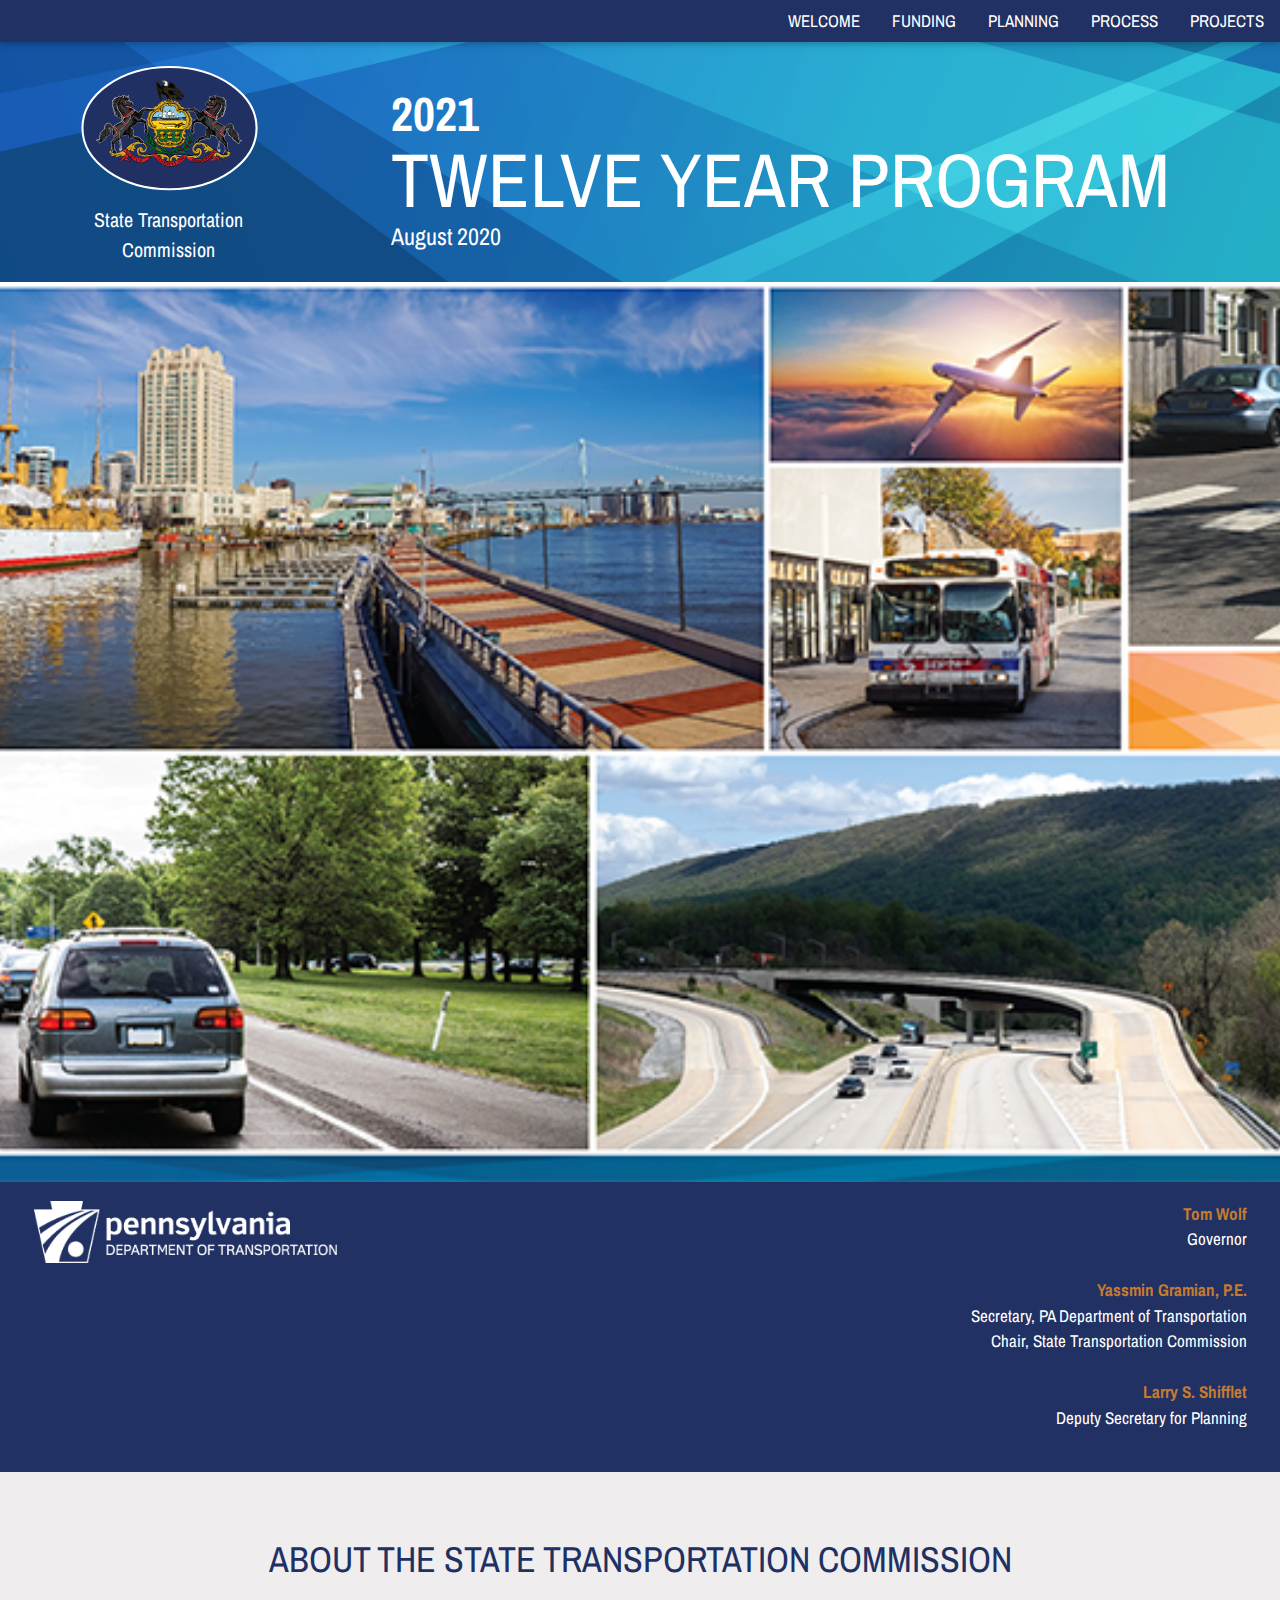
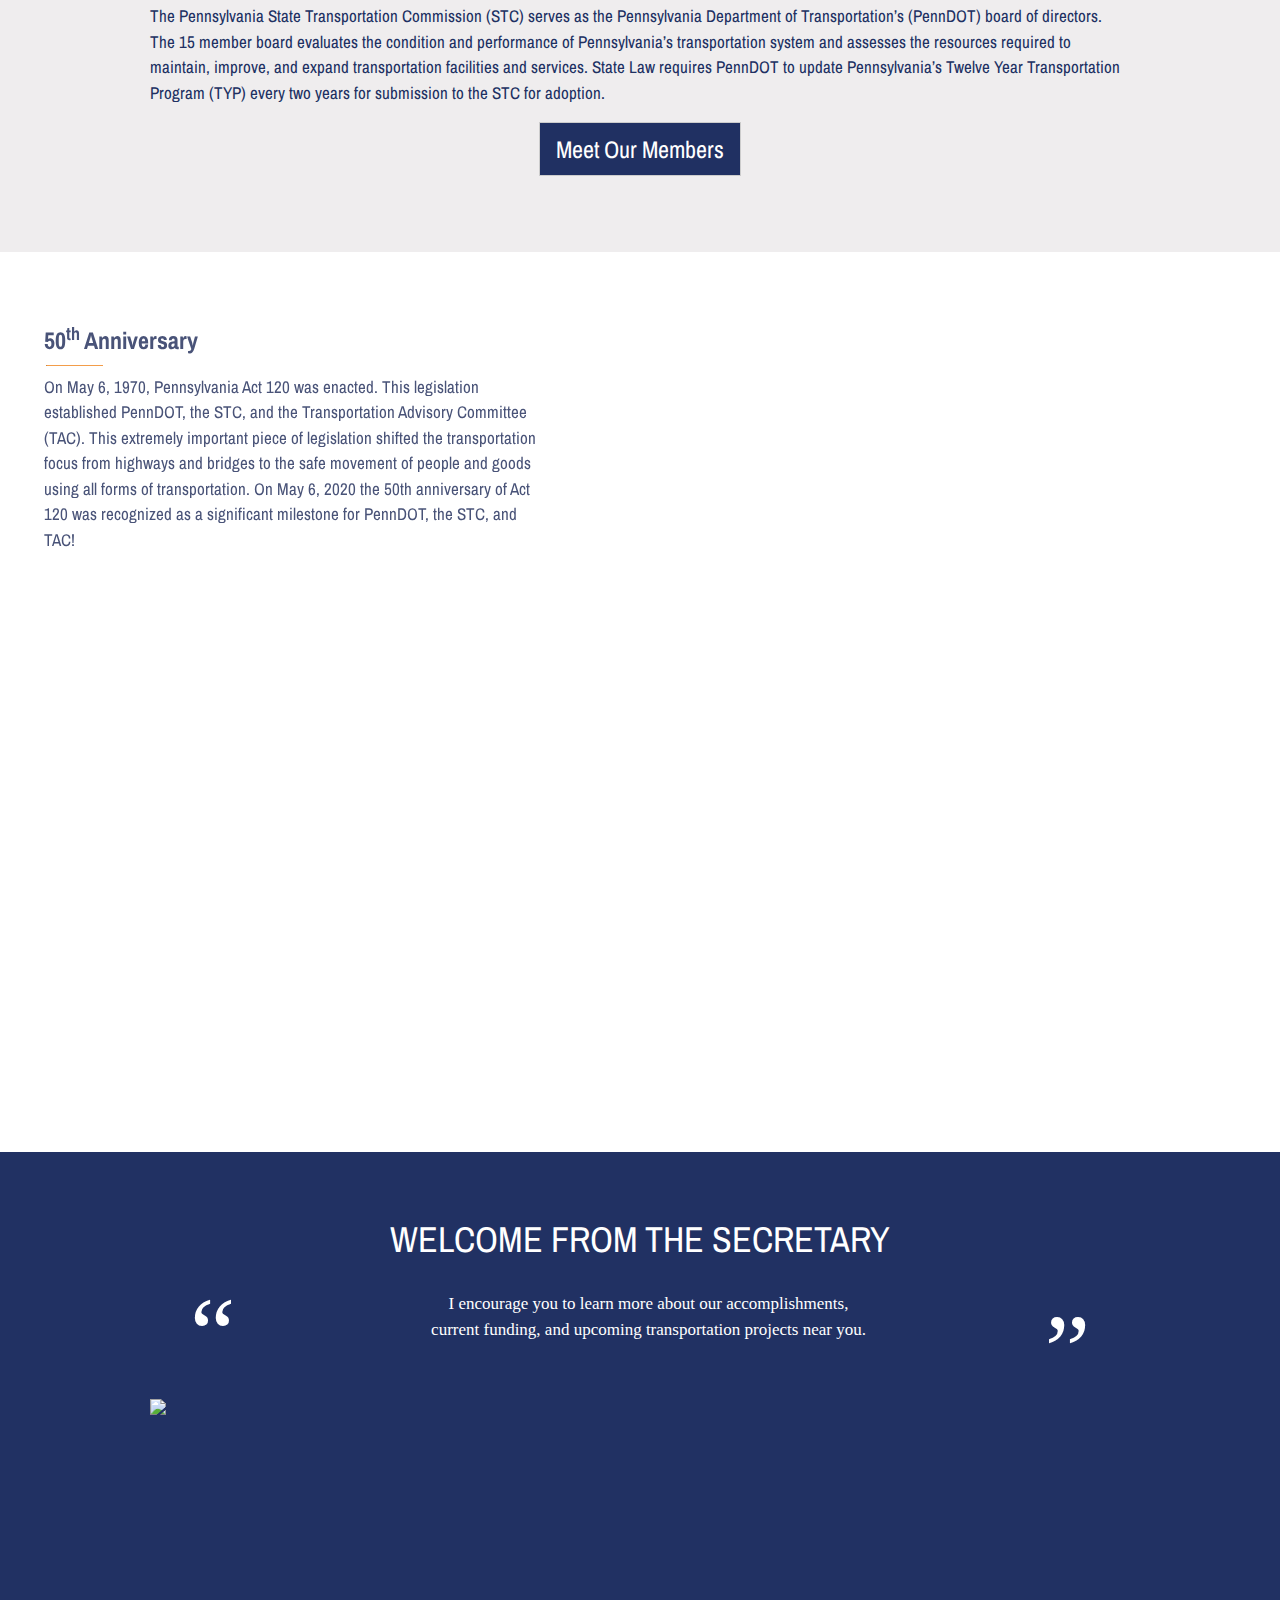
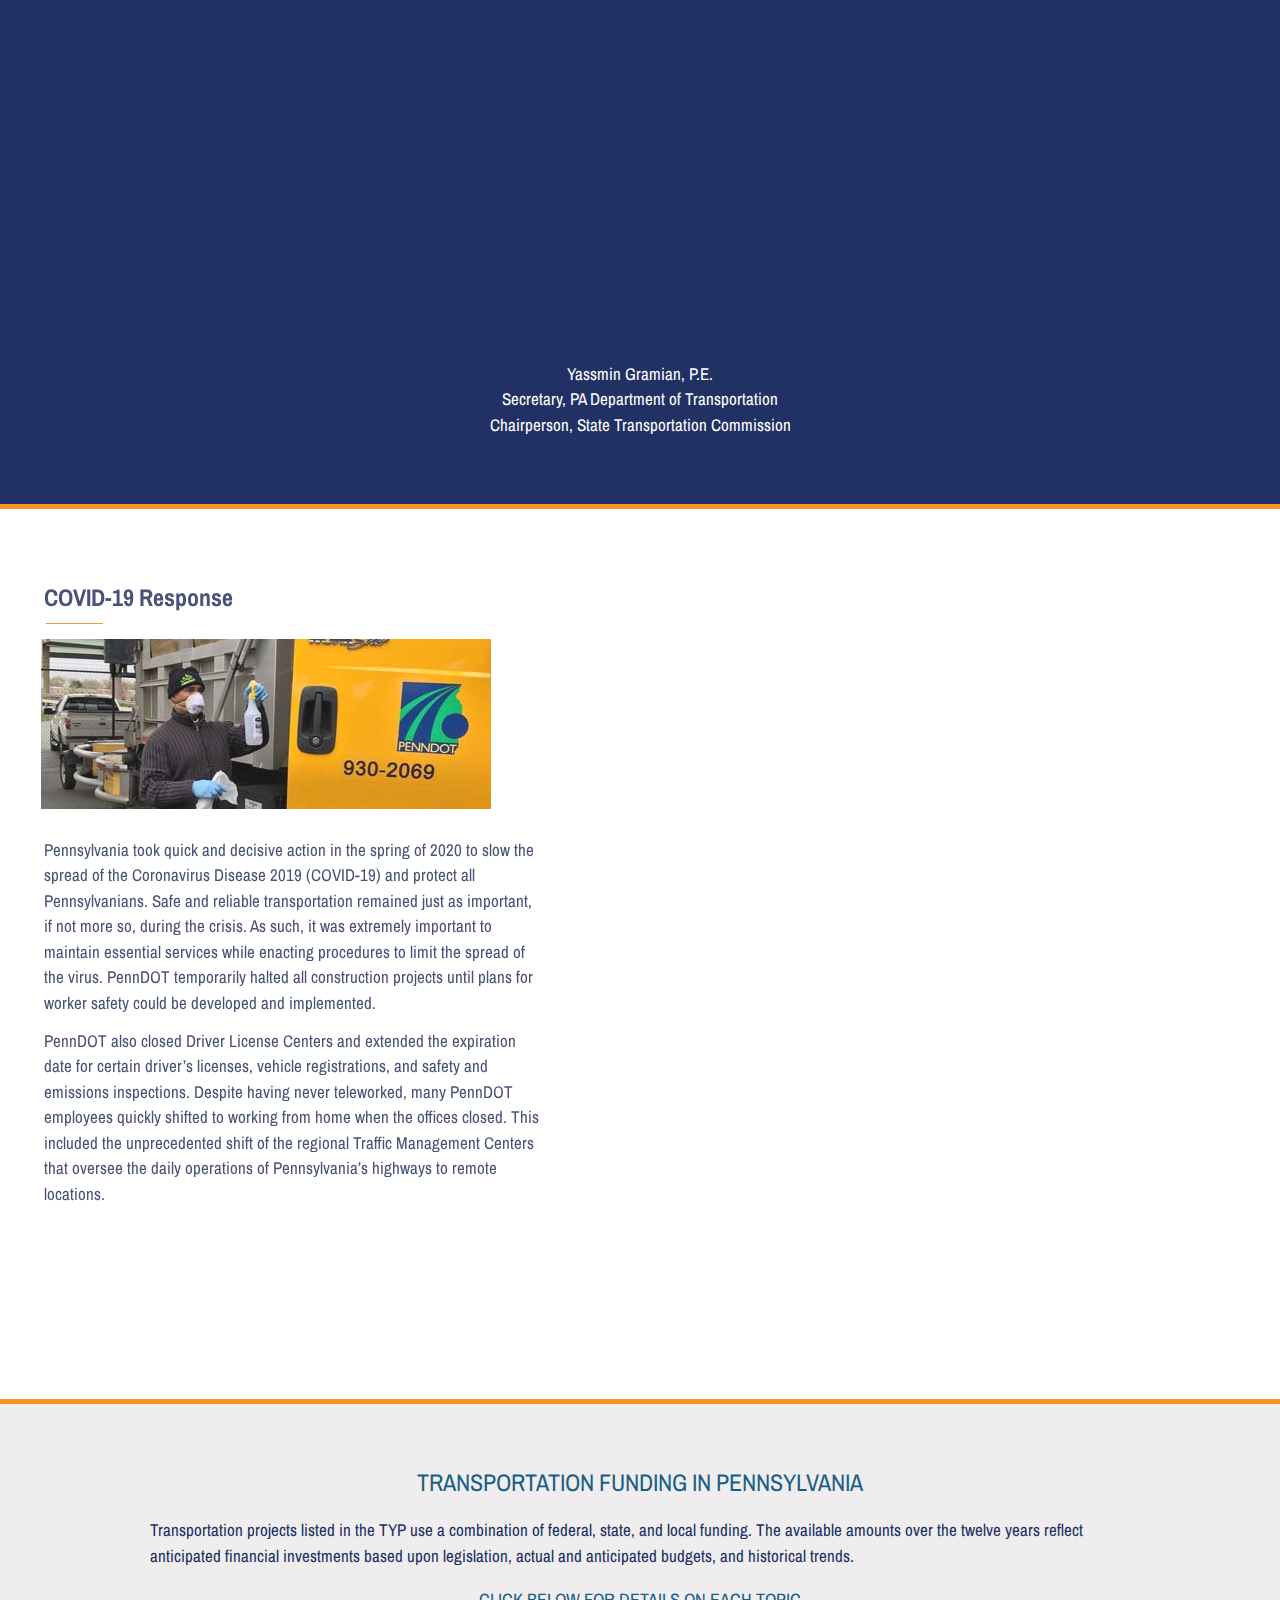
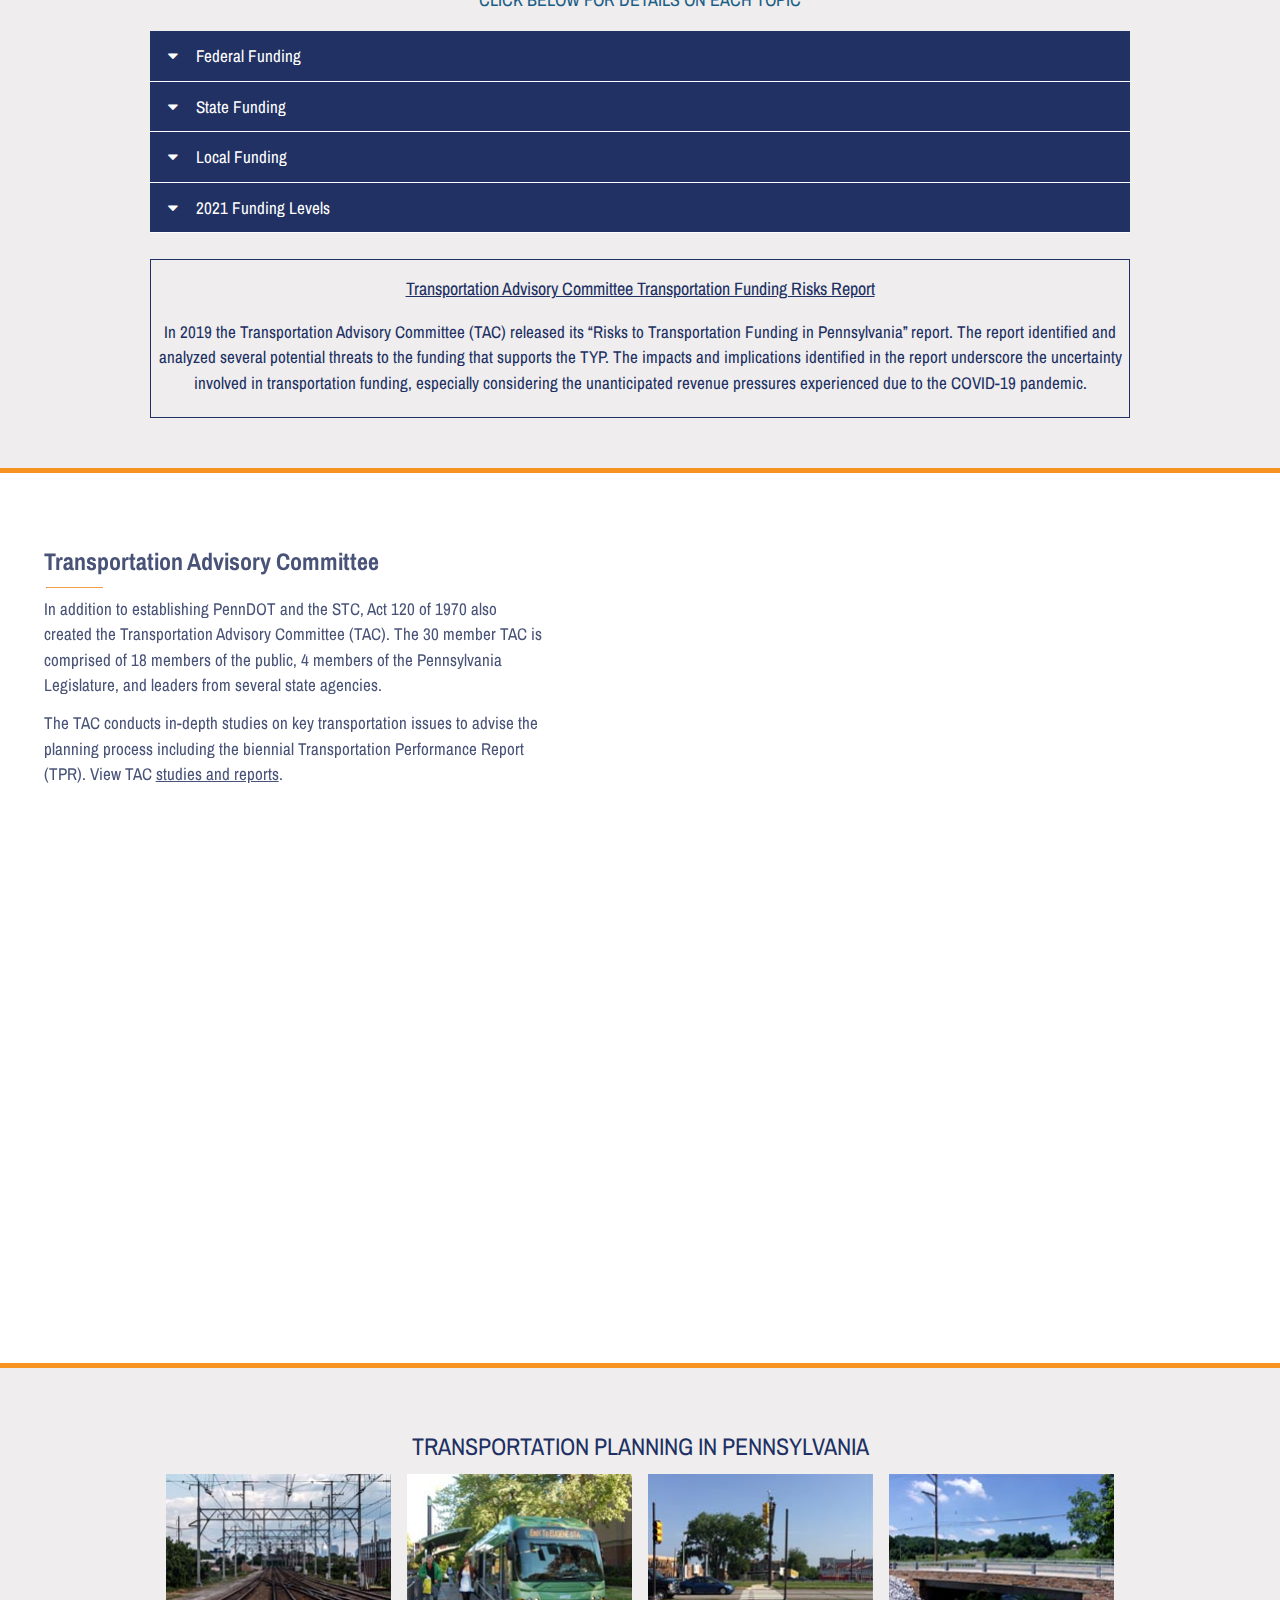
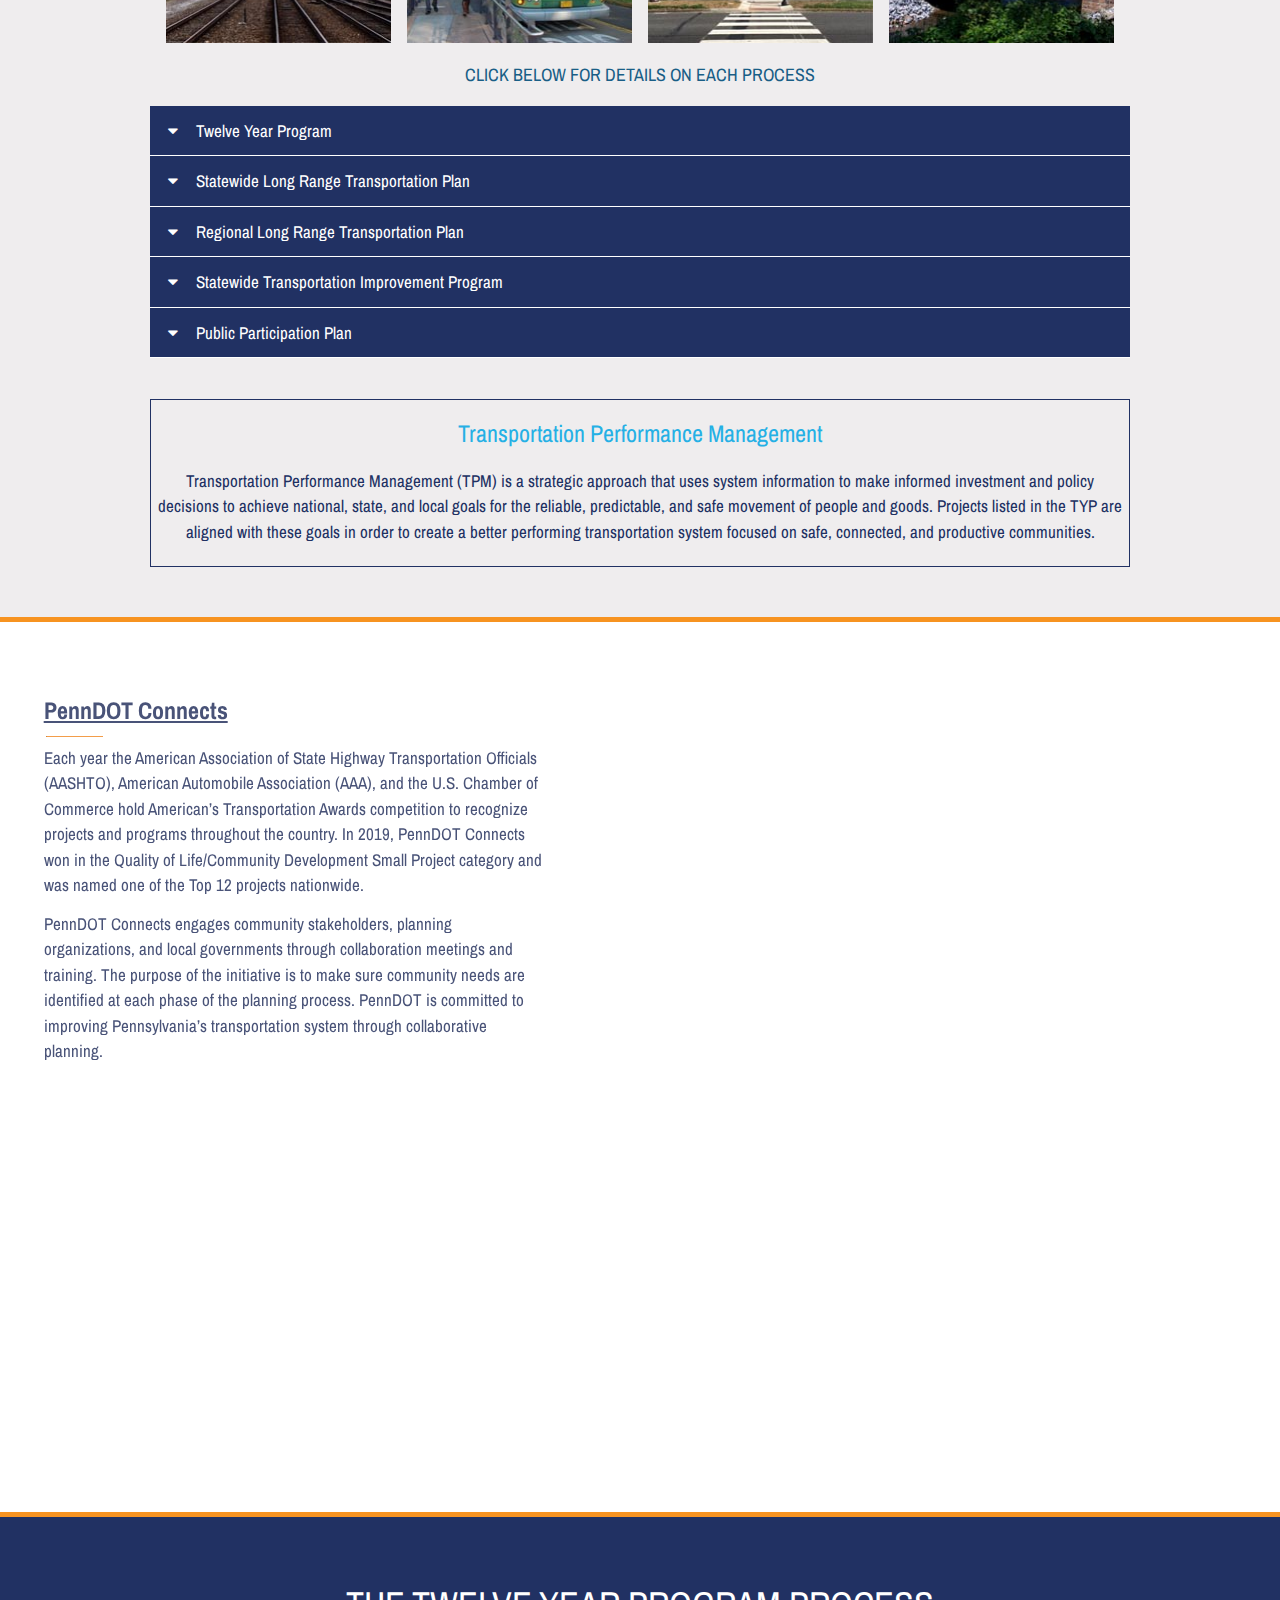
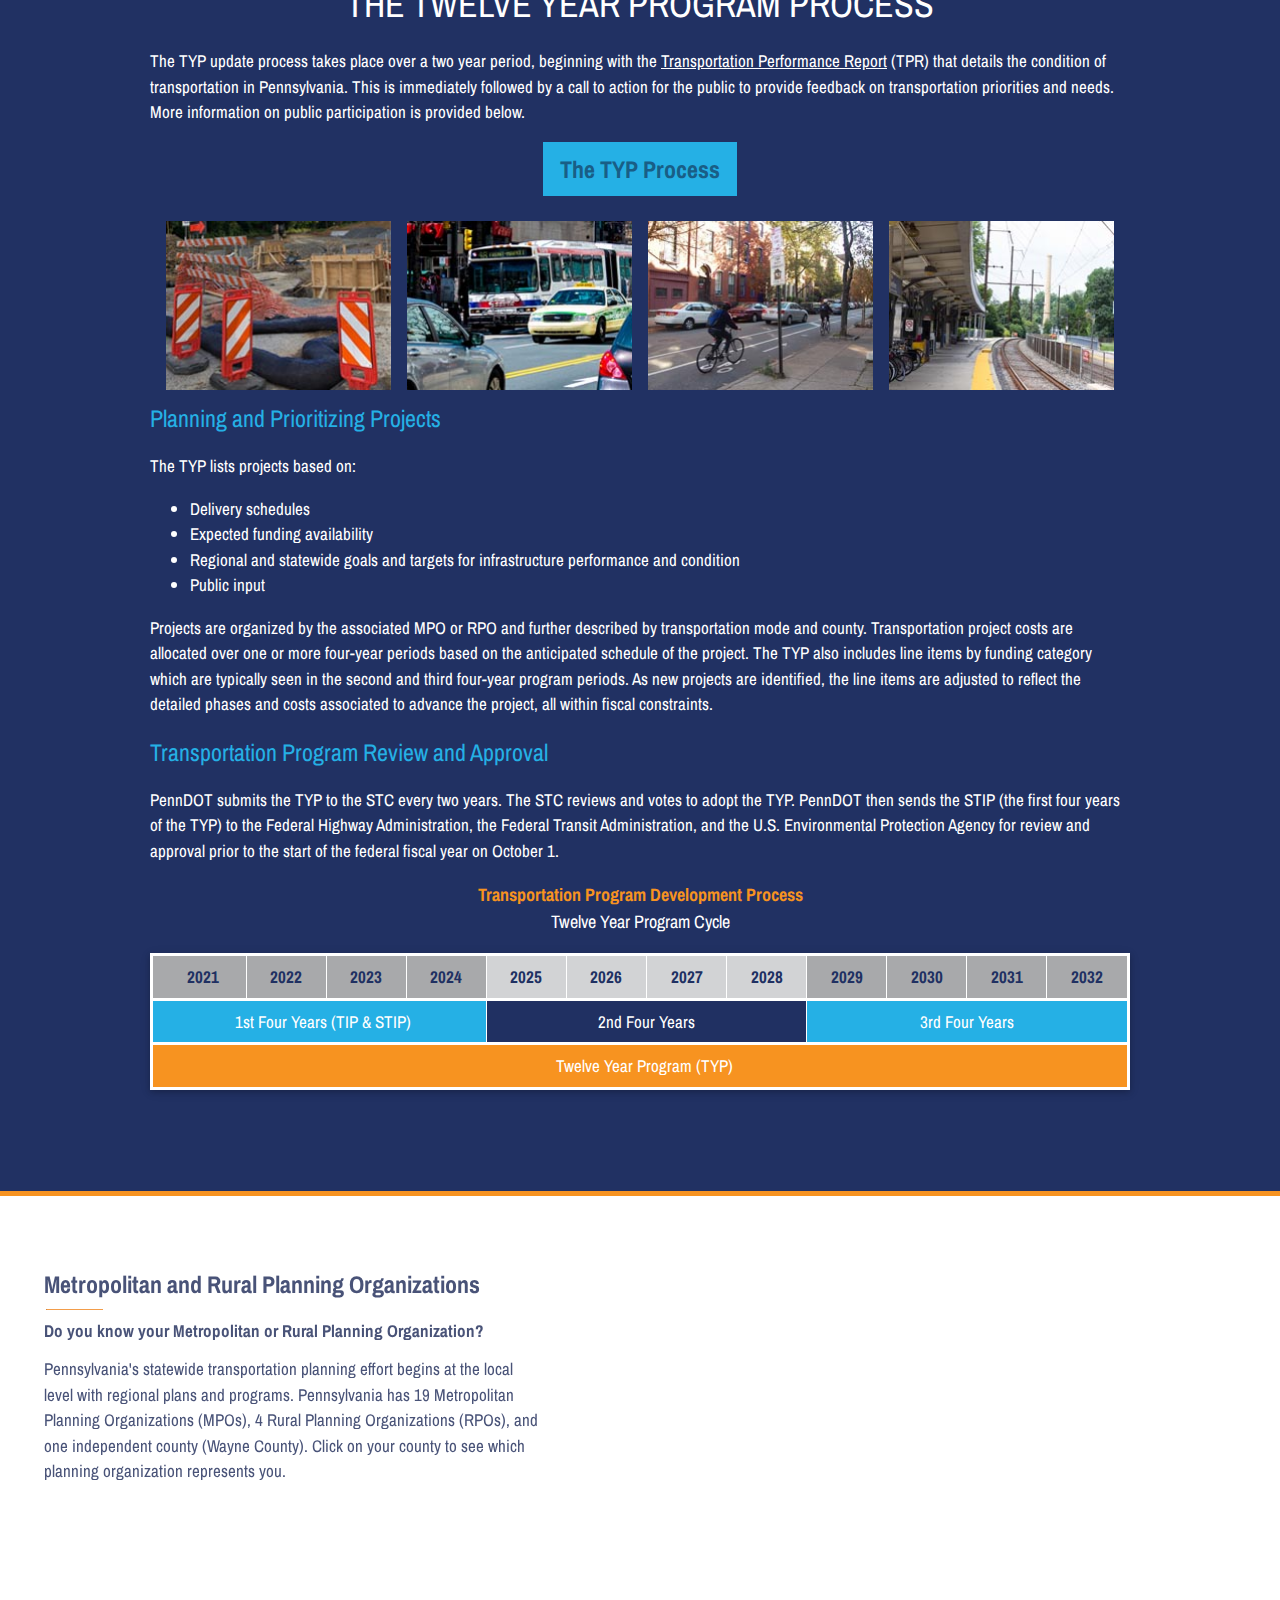
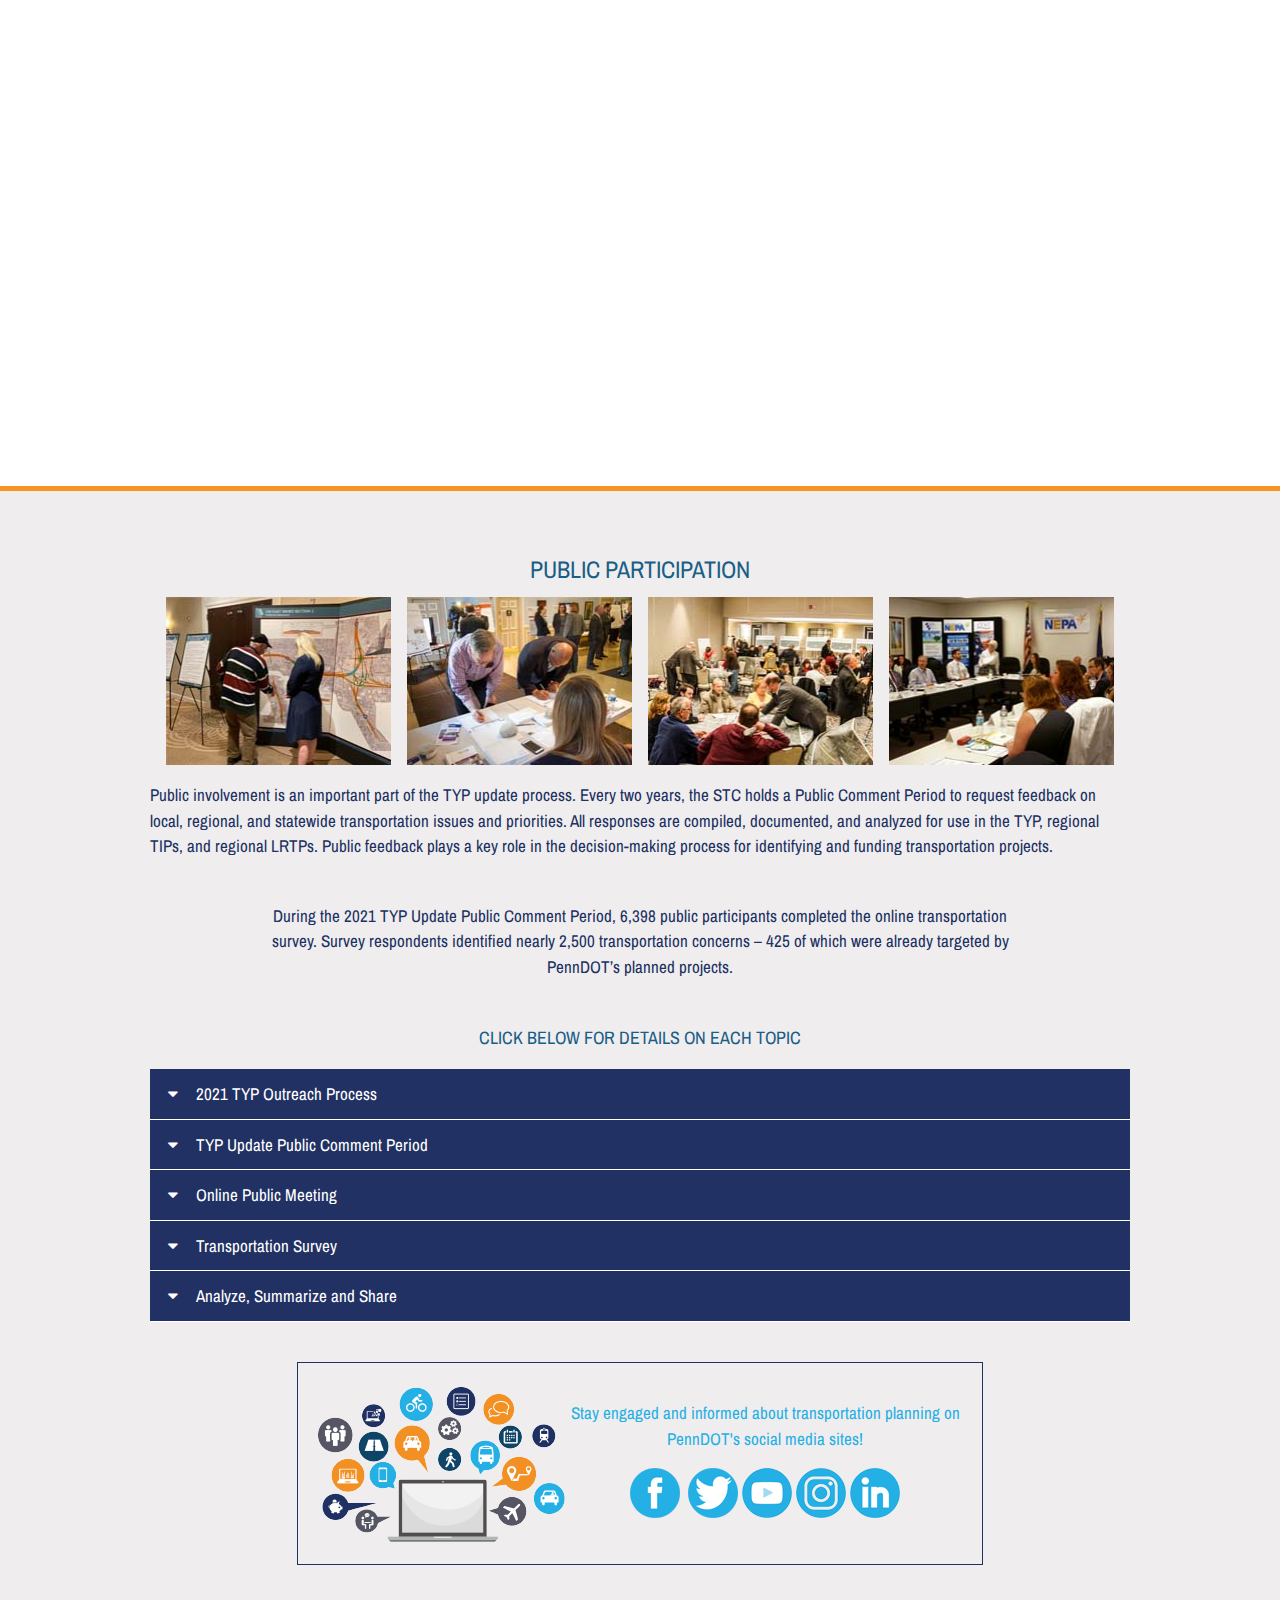
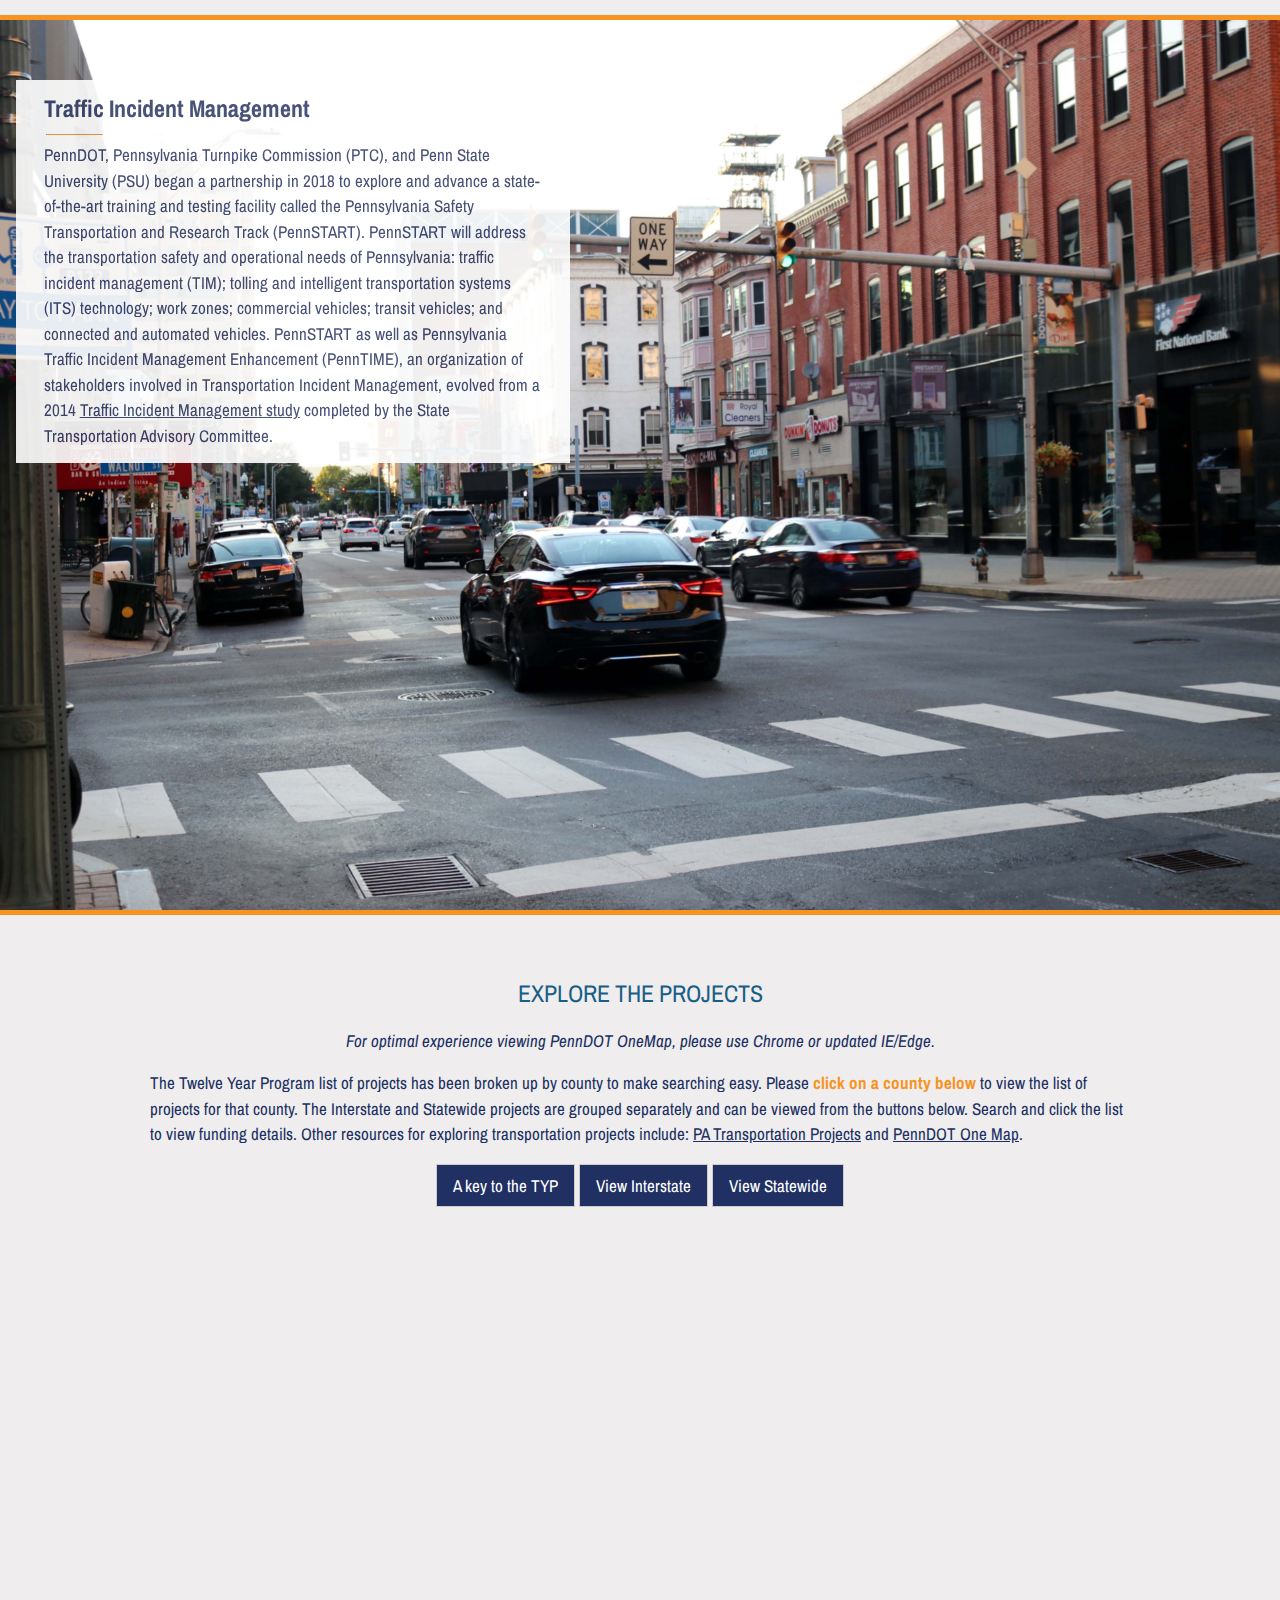
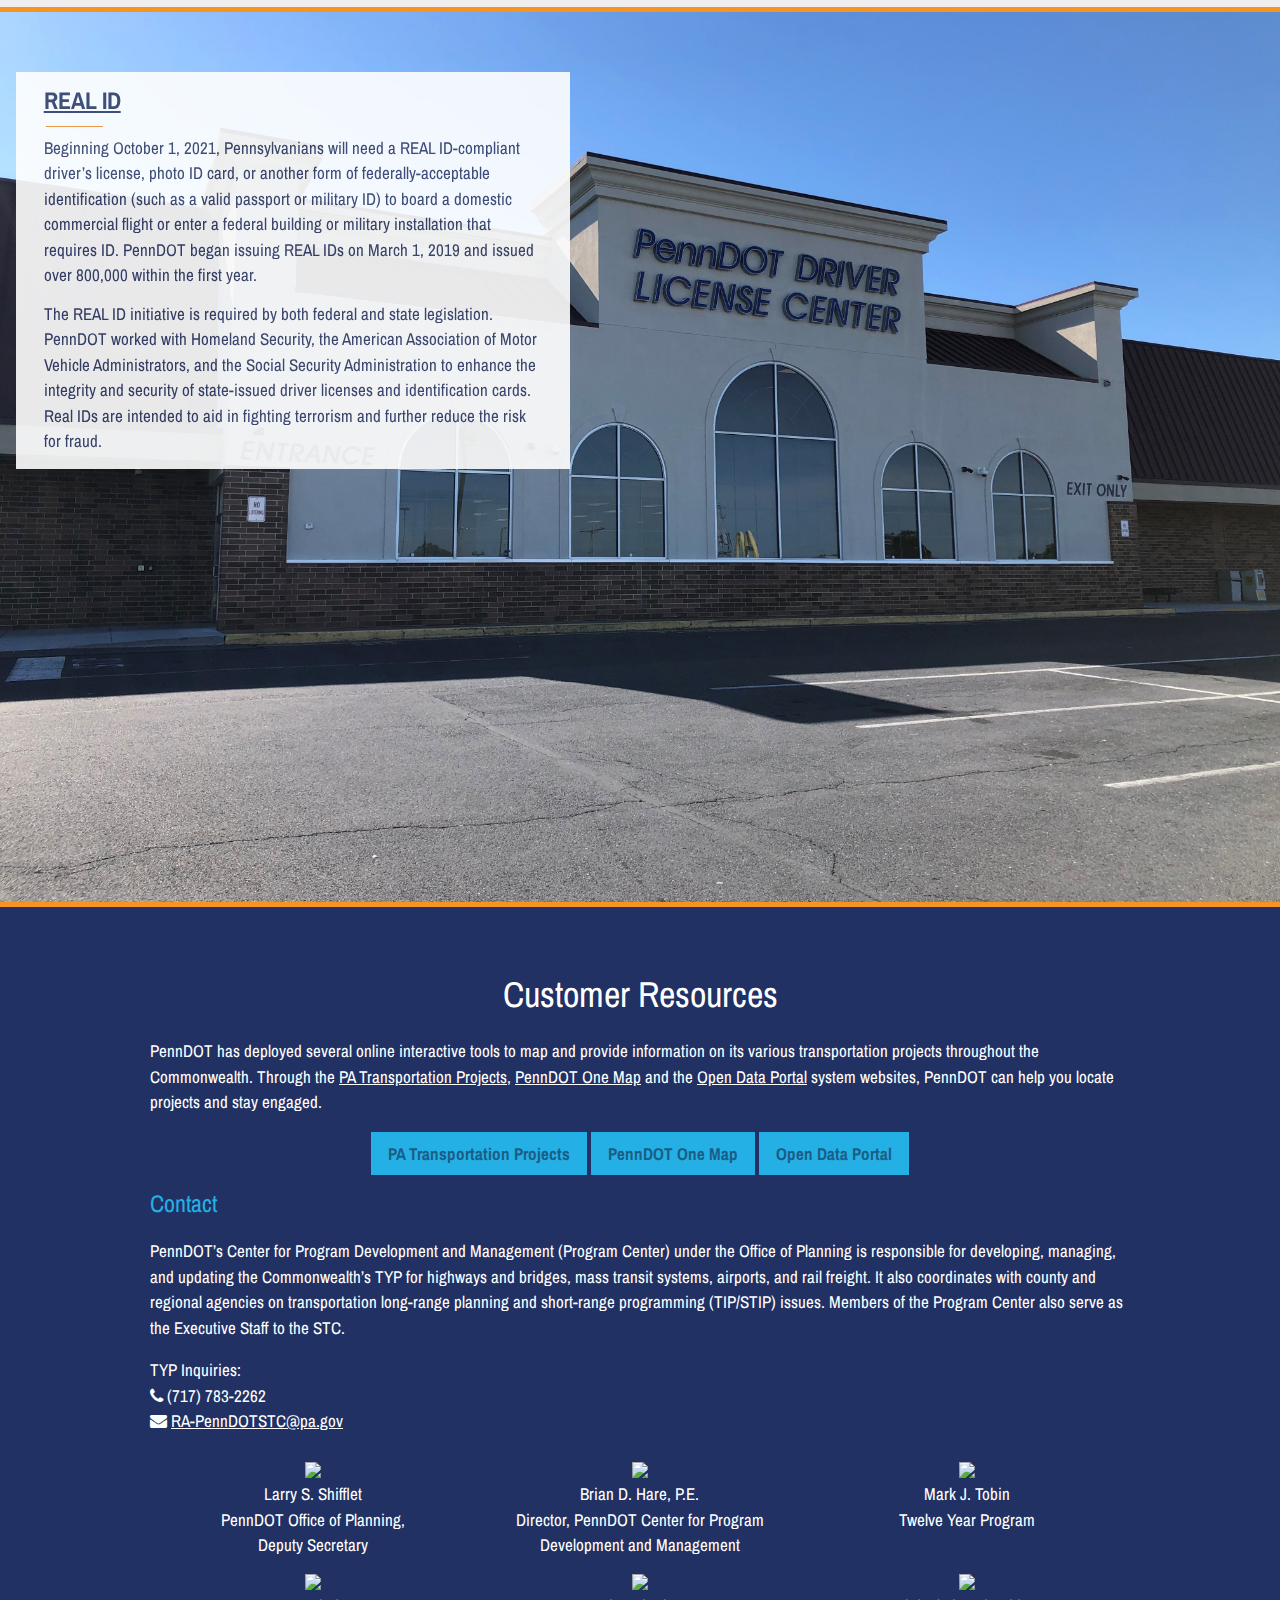
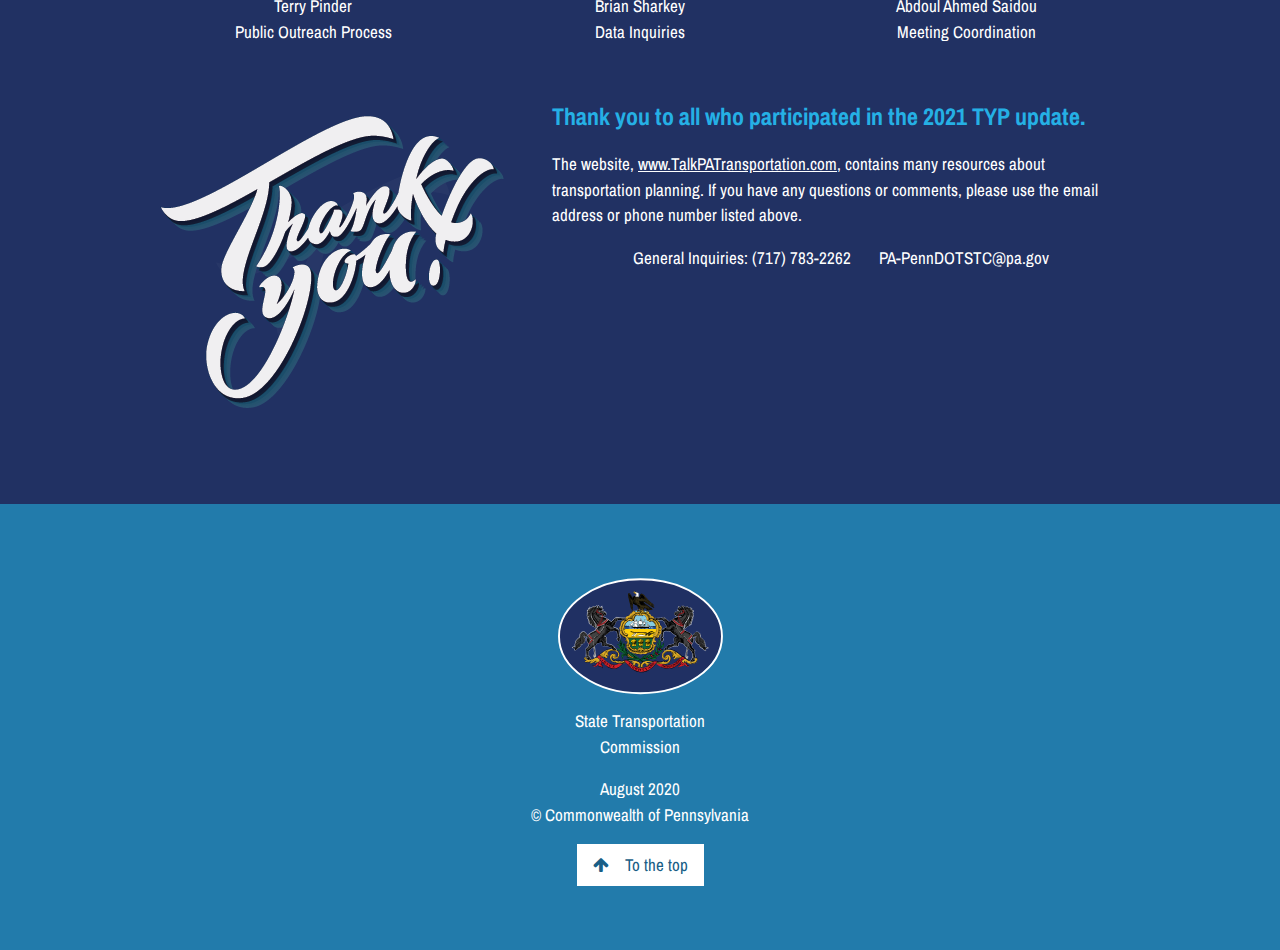
==== index.html @ 862e60c7 "initial commit" ====
﻿<!DOCTYPE html>
<html lang="en">

<head>
<meta charset="UTF-8">
<meta name="description" content="The State Transportation Commission's 2019 Twelve Year Transportation Program (TYP) is Pennsylvania's official mid-range planning tool used to identify and prioritize transportation projects.">
<meta name="keywords" content="2019 Twelve Year Program, Twelve Year Program, Pennsylvania Twelve Year Program, PA 2019 TYP, TYP, State Transportation Commission, STC, Pennsylvania Transportation Projects, PA Transportation Projects">
<meta name="author" content="State Transportation Commission">
<meta name="viewport" content="width=device-width, initial-scale=1">
<title>STC 2020 Twelve Year Program</title>
<link rel="stylesheet" href="https://cdnjs.cloudflare.com/ajax/libs/font-awesome/4.7.0/css/font-awesome.min.css">
<link rel="stylesheet" href="https://unpkg.com/leaflet@1.3.1/dist/leaflet.css" integrity="sha512-Rksm5RenBEKSKFjgI3a41vrjkw4EVPlJ3+OiI65vTjIdo9brlAacEuKOiQ5OFh7cOI1bkDwLqdLw3Zg0cRJAAQ==" crossorigin=""/>
<link rel="stylesheet" href="assets/style.css">
<link href="https://fonts.googleapis.com/css2?family=Archivo+Narrow:wght@400;700&display=swap" rel="stylesheet">
<link rel="icon" type="image/png" href="img/STC_tab_image.png" />
</head>
<body>
<!-- Navbar (sit on top) -->
<div class="w3-top" id="navbar">
	<div class="w3-bar w3-dark-blue w3-card">
	<!-- <a href="#home"><img class="pdot-logo" src="img/PennDOTColorLogo_RGB.svg" alt="PennDOT Logo"></a> -->

    <!-- Right-sided navbar links -->
		<div class="w3-right w3-hide-small w3-text-white" id="scroll-spy" >
			<a href="#welcome" class="w3-bar-item w3-button">WELCOME</a>
			<a href="#funding" class="w3-bar-item w3-button">FUNDING</a>
			<a href="#planning" class="w3-bar-item w3-button">PLANNING</a>
			<a href="#process" class="w3-bar-item w3-button">PROCESS</a>
			<a href="#projects" class="w3-bar-item w3-button">PROJECTS</a>
		</div>

		<!-- Hide right-floated links on small screens and replace them with a menu icon -->

		<a href="javascript:void(0)" class="w3-bar-item w3-button w3-right w3-hide-large w3-hide-medium" onclick="w3_open()">
			<i class="fa fa-bars" aria-hidden="true"></i>
		</a>
	</div>
</div>

<!-- Sidebar on small screens when clicking the menu icon -->
<nav class="w3-sidebar w3-bar-block w3-blue w3-card w3-animate-left w3-hide-medium w3-hide-large" style="display:none" id="sidebar">
<a href="javascript:void(0)" onclick="w3_close()" class="w3-bar-item w3-button w3-large w3-padding-16">Close <i class="fa fa-times" aria-hidden="true"></i></a>
<a href="#welcome" onclick="w3_close()" class="w3-bar-item w3-button">WELCOME</a>
<a href="#process" onclick="w3_close()" class="w3-bar-item w3-button">PROCESS</a>
<a href="#outreach" onclick="w3_close()" class="w3-bar-item w3-button">OUTREACH</a>
<a href="#funding" onclick="w3_close()" class="w3-bar-item w3-button">FUNDING</a>
<a href="#projects" onclick="w3_close()" class="w3-bar-item w3-button">PROJECTS</a>
</nav>

<div class="bg-banner">
	<div class="w3-center" style="padding: 1em 0;">
		<img src="img/STC.svg" class="logo" alt="State Transportation Commission Logo">
		<p class="logo-text">State Transportation<br>Commission</p>
	</div>
	<div class="title">
		<h1 class="hero-title"><strong>2021</strong> <br/> TWELVE YEAR PROGRAM</h1>
		<p class="hero-p">August 2020</p>
	</div>
</div>

<!-- Header with full-height image -->
<header class="bgimg bg1 w3-display-container" id="home" style="border-bottom: none;">
	
	
</header>

<div class="cover-footer">
	<div>
			<!-- <p style="color: white;">Anyone who requires an auxiliary aid or service for effective communication, documents in alternative formats or languages, or a modification of policies or procedures to participate in a program, service, or activity of PennDOT, should contact the Bureau of Equal Opportunity at (800) 468-4201 as soon as possible but no later than seven (7) days before scheduled events.</p> -->
			<img src="img/PennDOT_LogoWhite.png" style="width: 50%;">
	</div>
	<div class="w3-text-white hero-names">
		<span class="orange-text">Tom Wolf</span><br>
		<span >Governor</span><br><br>
		<span class="orange-text">Yassmin Gramian, P.E.</span><br>
		<span>Secretary, PA Department of Transportation</span><br>
		<span>Chair, State Transportation Commission</span><br><br>
		<span class="orange-text">Larry S. Shifflet</span><br>
		<span>Deputy Secretary for Planning</span>
	</div>
</div>

<!-- ABOUT -->
<div class="w3-container w3-offwhite p-5016" >
	<div class="w3-content">
		<h1 class="w3-center">ABOUT THE STATE TRANSPORTATION COMMISSION</h1>
		<p>The Pennsylvania State Transportation Commission (STC) serves as the Pennsylvania Department of Transportation’s (PennDOT) board of directors. The 15 member board evaluates the condition and performance of Pennsylvania’s transportation system and assesses the resources required to maintain, improve, and expand transportation facilities and services. State Law requires PennDOT to update Pennsylvania’s Twelve Year Transportation Program (TYP) every two years for submission to the STC for adoption.</p>
		<div class="w3-center">
			<a href="http://talkpatransportation.com/about-stc" target="_blank" class="w3-button w3-xlarge w3-border w3-border-blue">Meet Our Members</a>
		</div>
		<br>

	</div>

</div>

<!-- IMAGE 2 -->
<div class="w3-display-container" style="height: 100%;">
<div class="fullscreen-video"><video loop="" muted="" autoplay=""><source src="img/loop.mp4" type="video/mp4"></video></div>
	<div class="get-to-know">
		
		<div class="w3-margin-left w3-text-white bg-transbox" >
			<h3>50<sup>th</sup> Anniversary </h3>
			<hr>
			<p>On May 6, 1970, Pennsylvania Act 120 was enacted. This legislation established PennDOT, the STC, and the Transportation Advisory Committee (TAC). This extremely important piece of legislation shifted the transportation focus from highways and bridges to the safe movement of people and goods using all forms of transportation. On May 6, 2020 the 50th anniversary of Act 120 was recognized as a significant milestone for PennDOT, the STC, and TAC!</p>
		</div>
	</div>
</div>

<!-- 3. WELCOME - VIDEO -->
<div class="w3-container w3-dark-blue p-5016" id="welcome">
	<div class="w3-content">
		<h1 class="w3-center w3-text-white">WELCOME FROM THE SECRETARY</h1>
		<blockquote>
		<div class="w3-center">
			I encourage you to learn more about our accomplishments, <br>current funding, and upcoming transportation projects near you.
		</div>
	</blockquote>
		<div class="video-responsive">
			<!-- <video style="width:100%;" poster="img/poster.jpg" controls>
			<source src="img/2019TYP.mp4" type="video/mp4"/>
			<track src="img/captions.vtt" kind="captions" srclang="en" label="English"/>
			</video> -->
			<img src="http://via.placeholder.com/900x500?text=900X500+Placeholder+Image" style="width: 100%;">
		</div>
		

		<p class="w3-center">Yassmin Gramian, P.E.<br>Secretary, PA Department of Transportation<br>Chairperson, State Transportation Commission</p>
		
	</div> 
</div>

<!-- IMAGE 3 -->
<div class="w3-display-container bgimg bg3">
	<div class="w3-display-bottomright w3-text-white photo-credit">This photo needs to change<br>placeholder</div>
	<div class="get-to-know">
		<div class="w3-margin-left w3-text-white bg-transbox" >
			<h3>COVID-19 Response</h3>
			<hr>
			<img src="img/penndot.jpg" class="bg3-img">
			<p style="margin-bottom: -20px; padding-bottom: 5px;">Pennsylvania took quick and decisive action in the spring of 2020 to slow the spread of the Coronavirus Disease 2019 (COVID-19) and protect all Pennsylvanians. Safe and reliable transportation remained just as important, if not more so, during the crisis. As such, it was extremely important to maintain essential services while enacting procedures to limit the spread of the virus. PennDOT temporarily halted all construction projects until plans for worker safety could be developed and implemented. </p>
			<p>PennDOT also closed Driver License Centers and extended the expiration date for certain driver’s licenses, vehicle registrations, and safety and emissions inspections. Despite having never teleworked, many PennDOT employees quickly shifted to working from home when the offices closed. This included the unprecedented shift of the regional Traffic Management Centers that oversee the daily operations of Pennsylvania’s highways to remote locations.  </p>
		</div>
	</div>
</div>

<!-- 4. TRANSPORTAION FUNDING IN PENNSYLVANIA -->
<div class="w3-container w3-offwhite p-5016" id="funding">
	<div class="w3-content">
		<!-- <h1 class="w3-center w3-text-dark-blue">FUNDING</h1> -->
		<h3 class="w3-center w3-text-blue">TRANSPORTATION FUNDING IN PENNSYLVANIA</h3>
		<p>Transportation projects listed in the TYP use a combination of federal, state, and local funding. The available amounts over the twelve years reflect anticipated financial investments based upon legislation, actual and anticipated budgets, and historical trends.</p>
		
		<p class="w3-center w3-text-blue w3-large">CLICK BELOW FOR DETAILS ON EACH TOPIC</p>
		<button class="w3-block w3-left-align accordion">Federal Funding</button>
			<div class="panel">
				<p>Authorization legislation determines the amount and category of federal money distributed to states. The end of the most recent legislation, Fixing America’s Surface Transportation (FAST) Act on September 30, 2020 causes uncertainty for the amount of expected federal funding for highways, bridges, and public transit throughout the TYP. The potential bankruptcy of the Federal Highway Trust Fund (HTF) and the lingering effects of the COVID-19 pandemic on the economy only increase the uncertainty. However, the 2021 TYP assumes federal funding levels will remain flat, at 2020 levels, throughout the twelve years. </p>
				<div class="callout-box" style="margin-bottom: 10px;">
					<h5 class="w3-center">Federal Highway Trust Fund</h5>
					<p>The Federal Highway Trust Fund (HTF) is composed of taxes paid at the fuel pump (18.4 cents per gallon on gasoline and 24.4 cents per gallon of diesel fuel) and other excise taxes. The money in the HTF is used for roadway, bridge, and public transit projects. For many years, the tax money coming into the fund has been less than what is allowed to be spent. As a result, Congress must occasionally refill the HTF through other sources of money.</p>
				</div>	
			</div>
		<button class="w3-block w3-left-align accordion">State Funding</button>
			<div class="panel">
				<p>The annual state budget process determines the funding amounts available for projects on the TYP through allocations from several monetary sources:</p>
				<ul>
					<li>Motor License Fund – Highway, bridge and safety projects on the TYP; county and municipal road and bridge improvements; and Pennsylvania State Police Operations</li>
					<li>Public Transportation Trust Fund – Mass transit operating expenses and asset improvements</li>
					<li>Multimodal Transportation Fund – Grants for all modes</li>
					<li>Public Transportation Assistance Fund – Mass transit operating expenses and asset management projects</li>
					<li>General Fund – Aviation and rail freight projects</li>
				</ul>
				<p>Overall funding at the state level is also uncertain throughout the TYP due to declining revenue from reduced gas tax receipts, inflationary pressures, and impacts of the COVID-19 pandemic.</p>
			</div>
		<button class="w3-block w3-left-align accordion">Local Funding</button>
			<div class="panel">
				<p>Local municipalities, private entities, toll authorities, and transit operators also provide funds that are accounted for in the TYP. These funds are most often included when a match is required for state or federal funds.</p>
			</div>
		<button class="w3-block w3-left-align accordion">2021 Funding Levels</button>
			<div class="panel">
				<p>The 2021 TYP contains over !!!!$TBD!!!! in projects involving all modes of transportation. The table below shows the distribution of funding in millions of dollars for the first four years, the second four years, and the third four years, and the total TYP.</p>
				<h1>!!INSERT TABLE HERE!!</h1>
			</div>
			<br>
		<div class="callout-box">
			<!-- <h3 class="w3-text-light-blue" >PennDOT’s Standard Accessibility Statement</h3> -->
			<h5><a href="https://talkpatransportation.com/perch/resources/tac-2019-transportation-funding-risks-report.pdf">Transportation Advisory Committee Transportation Funding Risks Report</a> </h5>
			<p>In 2019 the Transportation Advisory Committee (TAC) released its “Risks to Transportation Funding in Pennsylvania” report. The report identified and analyzed several potential threats to the funding that supports the TYP. The impacts and implications identified in the report underscore the uncertainty involved in transportation funding, especially considering the unanticipated revenue pressures experienced due to the COVID-19 pandemic. 
				</p>
		</div>
	
	</div>
</div>

<!-- IMAGE 4 -->
<div class="w3-display-container bgimg bg44">
	<div class="get-to-know">
		<div class="w3-margin-left w3-text-white bg-transbox" >
			<h3>Transportation Advisory Committee</h3>
			<hr>
			<p style="margin-bottom: -20px; padding-bottom: 5px;">In addition to establishing PennDOT and the STC, Act 120 of 1970 also created the Transportation Advisory Committee (TAC). The 30 member TAC is comprised of 18 members of the public, 4 members of the Pennsylvania Legislature, and leaders from several state agencies. </p>
			<p>The TAC conducts in-depth studies on key transportation issues to advise the planning process including the biennial Transportation Performance Report (TPR). View TAC <a href="https://www.talkpatransportation.com/advisory-committees/tac-reports-studies" target="_blank" alt="Transportation Advisory Committee Reports and Studies">studies and reports</a>.</p>
		</div>
	</div>
</div>

<!-- 5. Transportation Planning in Pennsylvania -->
<div class="w3-container w3-offwhite p-5016"  id="planning">
	<div class="w3-content">
		<h3 class="w3-center w3-text-dark-blue">TRANSPORTATION PLANNING IN PENNSYLVANIA</h3>
		<div class="w3-row-padding w3-center">
			<div class="w3-col m3">
				<img src="img/thumb/out1.jpg" class="thumbnail w3-hide-small" alt="" >
			</div>
			<div class="w3-col m3">
				<img src="img/thumb/out2.jpg" class="thumbnail  w3-hide-small" alt="" >
			</div>
			<div class="w3-col m3">
				<img src="img/thumb/out3.jpg" class="thumbnail w3-hide-small" alt="" >
			</div>
			<div class="w3-col m3">
				<img src="img/thumb/out4.jpg" class="thumbnail w3-hide-small" alt="" >
			</div>
		</div>
		<p class="w3-center w3-text-blue w3-large">CLICK BELOW FOR DETAILS ON EACH PROCESS</p>
		<button class="w3-block w3-left-align accordion">Twelve Year Program</button>
			<div class="panel">
				<p>The Twelve Year Transportation Program (TYP) is Pennsylvania’s official mid-range planning tool and is required by Act 120 of 1970. The TYP identifies and prioritizes projects and funding over a 12-year period. The first four years is the federally required Statewide Transportation Improvement Program (STIP) and regional Transportation Improvement Programs (TIPs).</p>
				<p>The TYP is updated every two years in a collaborative effort between PennDOT, the STC, regional Metropolitan and Rural Planning Organizations (MPOs and RPOs), and the public. The TYP represents all modes and means of transportation including highways, bridges, public transit, aviation, and rail, as well as active transportation such as bicycling and walking. </p>
			</div>
		<button class="w3-block w3-left-align accordion">Statewide Long Range Transportation Plan</button>
			<div class="panel">
				<p>The Statewide Long Range Transportation Plan (LRTP) is PennDOT’s largest and most comprehensive statewide transportation plan. It covers a 25-year forecast period. The Statewide LRTP is used to develop transportation policies, visions, and goals for the Commonwealth. The TYP must align with the Statewide LRTP which is updated every five to six years. The 2045 Statewide LRTP and Comprehensive Freight Movement Plan is expected to be adopted in 2021.</p>
			</div>
		<button class="w3-block w3-left-align accordion">Regional Long Range Transportation Plan</button>
			<div class="panel">
				<p>Each MPO and RPO develops their own LRTP. Each regional LRTP includes a list of transportation projects and assigns funding based on the amount of funding the region expects to receive over 20 years. Each regional LRTP is updated every four or five years to reflect new data and changes to regional priorities in transportation investments.</p>
			</div>
		<button class="w3-block w3-left-align accordion">Statewide Transportation Improvement Program</button>
			<div class="panel">
				<p>The projects listed in the first four years of the TYP are the federally-required Statewide Transportation Improvement Program (STIP). The STIP includes the <a href="https://www.talkpatransportation.com/transportation-planning/STIP" target="_blank">24 individual regional TIPs</a> representing each MPO, RPO, and one independent county. It also includes the two statewide Programs: Interstate Management Program and statewide initiatives. Each TIP includes a list of projects with funding assigned for each year. In Pennsylvania, MPOs and RPOs update their TIPs every two years during the TYP update process. MPOs and RPOs conduct public involvement activities when developing their TIPs. The public involvement programs are defined in each regions’ Public Participation Plan.</p>
			</div>
		<button class="w3-block w3-left-align accordion">Public Participation Plan</button>
			<div class="panel">
				<p>The <a href="http://www.dot.state.pa.us/public/PubsForms/Publications/PUB 823.pdf" alt="Penndot site">Public Participation Plan (PPP)</a> provides guidance on opportunities for all people to contribute to the updates of the LRTP, TYP, and STIP. Pennsylvania recently updated its PPP</a> with the help of stakeholders throughout the state. Each MPO and RPO has their own Public Participation Plan that is regularly updated. </p>
			</div>
		<br>
		<div class="callout-box" style="margin-top: 15px;">
			<h3 class="w3-text-light-blue" >Transportation Performance Management</h3>
			<p>Transportation Performance Management (TPM) is a strategic approach that uses system information to make informed investment and policy decisions to achieve national, state, and local goals for the reliable, predictable, and safe movement of people and goods. Projects listed in the TYP are aligned with these goals in order to create a better performing transportation system focused on safe, connected, and productive communities. </p>
		</div>

	</div>
</div>

<!-- IMAGE 5 -->
<div class="w3-display-container bgimg bg5">
	<div class="get-to-know">
		<div class="w3-margin-left w3-text-white bg-transbox" >
			<h3><a href="https://www.penndot.gov/ProjectAndPrograms/Planning/Pages/PennDOT-Connects.aspx">PennDOT Connects</a></h3>
			<hr>
			<p style="margin-bottom: -20px; padding-bottom: 5px;">Each year the American Association of State Highway Transportation Officials (AASHTO), American Automobile Association (AAA), and the U.S. Chamber of Commerce hold American’s Transportation Awards competition to recognize projects and programs throughout the country. In 2019, PennDOT Connects won in the Quality of Life/Community Development Small Project category and was named one of the Top 12 projects nationwide.</p>
			<p>PennDOT Connects engages community stakeholders, planning organizations, and local governments through collaboration meetings and training. The purpose of the initiative is to make sure community needs are identified at each phase of the planning process. PennDOT is committed to improving Pennsylvania’s transportation system through collaborative planning. </p>
		</div>
	</div>
</div>

<!-- 6. Twelve Year Program Process -->
<div class="w3-container w3-dark-blue p-5016"  id="process">
	<div class="w3-content">
		<h1 class="w3-center">THE TWELVE YEAR PROGRAM PROCESS</h1>
		<p>The TYP update process takes place over a two year period, beginning with the <a href="https://www.talkpatransportation.com/2019TPR/">Transportation Performance Report</a> (TPR) that details the condition of  transportation in Pennsylvania. This is immediately followed by a call to action for the public to provide feedback on transportation priorities and needs. More information on public participation is provided below.  </p>
		<div class="w3-center">
			<a href="http://www.talkpatransportation.com/2019TYP/infographic/index.html" target="_blank" class="w3-button w3-xlarge w3-border w3-border-light-blue">The TYP Process</a>
		</div>
		<br>
		<div class="w3-row-padding w3-center">
				<div class="w3-col m3">
					<img src="img/thumb/1.jpg" class="thumbnail w3-hide-small" alt="Railroad in Reading, Berks County" >
				</div>
				<div class="w3-col m3">
					<img src="img/thumb/2.jpg" class="thumbnail w3-hide-small" alt="Fort Pitt Bridge, Allegheny County" >
				</div>
				<div class="w3-col m3">
					<img src="img/thumb/3.jpg" class="thumbnail w3-hide-small" alt="A view of Erie from the convention center, Erie County" >
				</div>
				<div class="w3-col m3">
					<img src="img/thumb/4.jpg" class="thumbnail w3-hide-small" alt="Schuylkill River Trail, Berks County" >
				</div>
		</div>
		<h3 class="w3-text-light-blue">Planning and Prioritizing Projects</h3>
		<p>The TYP lists projects based on:
			<ul>
				<li>Delivery schedules</li>
				<li>Expected funding availability</li>
				<li>Regional and statewide goals and targets for infrastructure performance and condition</li>
				<li>Public input</li>
			</ul>
		</p>
		<p>Projects are organized by the associated MPO or RPO and further described by transportation mode and county. Transportation project costs are allocated over one or more four-year periods based on the anticipated schedule of the project. The TYP also includes line items by funding category which are typically seen in the second and third four-year program periods. As new projects are identified, the line items are adjusted to reflect the detailed phases and costs associated to advance the project, all within fiscal constraints.</p>
		<h3 class="w3-text-light-blue">Transportation Program Review and Approval</h3>
		<p>PennDOT submits the TYP to the STC every two years. The STC reviews and votes to adopt the TYP. PennDOT then sends the STIP (the first four years of the TYP) to the Federal Highway Administration, the Federal Transit Administration, and the U.S. Environmental Protection Agency for review and approval prior to the start of the federal fiscal year on October 1.</p>
		<p class=" w3-center w3-large "><strong class="w3-text-orange">Transportation Program Development Process </strong><br> Twelve Year Program Cycle</p>
		<div class="w3-responsive w3-card ">
			<table class="w3-table w3-centered w3-border-white" >
				<tr class="w3-light-gray w3-border-white" >
					<th class="w3-border bg-darkgray">2021</th>
					<th class="w3-border bg-darkgray">2022</th>
					<th class="w3-border bg-darkgray">2023</th>
					<th class="w3-border bg-darkgray">2024</th>
					<th class="w3-border bg-lightgray">2025</th>
					<th class="w3-border bg-lightgray">2026</th>
					<th class="w3-border bg-lightgray">2027</th>
					<th class="w3-border bg-lightgray">2028</th>
					<th class="w3-border bg-darkgray">2029</th>
					<th class="w3-border bg-darkgray">2030</th>
					<th class="w3-border bg-darkgray">2031</th>
					<th class="w3-border bg-darkgray">2032</th>
				</tr>
				<tr class="w3-blue">
				<td colspan="4" class="w3-border" style="background-color: #25B0E5;">1st Four Years (TIP & STIP)</td>
				<td colspan="4" class="w3-border" style="background-color: #203062;">2nd Four Years</td>
				<td colspan="4" class="w3-border" style="background-color: #25B0E5;">3rd Four Years</td>
				</tr>
				<tr class="w3-border">
				<td colspan="12" class="w3-orange w3-border-white">Twelve Year Program (TYP)</td>
				</tr>
			</table>
		</div><br><br>
		
	</div>
</div>

<!-- IMAGE 6 -->
<div class="w3-display-container bgimg bg2">
	<div class="w3-display-bottomright w3-text-white photo-credit">Photo caption</div>
	<div class="get-to-know">
		<div class="w3-margin-left w3-text-white bg-transbox">
			<h3>Metropolitan and Rural Planning Organizations</h3>
			<hr>
			<p style="margin-bottom: -20px; padding-bottom: 5px;"><strong>Do you know your Metropolitan or Rural Planning Organization?</strong> </p>
			<p style="margin-bottom: -20px; padding-bottom: 5px;">Pennsylvania's statewide transportation planning effort begins at the local level with regional plans and programs. Pennsylvania has 19 Metropolitan Planning Organizations (MPOs), 4 Rural Planning Organizations (RPOs), and one independent county (Wayne County). Click on your county to see which planning organization represents you.</p>
			<div id="mpoMap" style="height:350px;background:transparent;"></div>
		</div>
		

	</div>
</div>

<!-- 7. Public Participation -->
<div class="w3-container w3-offwhite p-5016"  id="outreach">
	<div class="w3-content">
		<!-- <h1 class="w3-center w3-text-orange">Outreach</h1> -->
		<h3 class="w3-text-blue w3-center">PUBLIC PARTICIPATION</h3>
		<div class="w3-row-padding w3-center">
			<div class="w3-col m3">
				<img src="img/thumb/public-1.jpg" class="thumbnail w3-hide-small" alt="Railroad in Reading, Berks County" >
			</div>
			<div class="w3-col m3">
				<img src="img/thumb/public-2.jpg" class="thumbnail w3-hide-small" alt="Fort Pitt Bridge, Allegheny County" >
			</div>
			<div class="w3-col m3">
				<img src="img/thumb/public-3.jpg" class="thumbnail w3-hide-small" alt="A view of Erie from the convention center, Erie County" >
			</div>
			<div class="w3-col m3">
				<img src="img/thumb/public-4.jpg" class="thumbnail w3-hide-small" alt="Schuylkill River Trail, Berks County" >
			</div>
	</div>

		<p>Public involvement is an important part of the TYP update process. Every two years, the STC holds a Public Comment Period to request feedback on local, regional, and statewide transportation issues and priorities. All responses are compiled, documented, and analyzed for use in the TYP, regional TIPs, and regional LRTPs. Public feedback plays a key role in the decision-making process for identifying and funding transportation projects.</p>
		
		<div class="" style="width: 80%; margin: auto auto ; padding: 10px;">
			<p class="w3-center w3-text-dark-blue">During the 2021 TYP Update Public Comment Period, 6,398 public participants completed the online transportation survey. Survey respondents identified nearly 2,500 transportation concerns – 425 of which were already targeted by PennDOT’s planned projects.</p>
		</div>

		<p class="w3-center w3-text-blue w3-large">CLICK BELOW FOR DETAILS ON EACH TOPIC</p>
		<button class="w3-block w3-left-align accordion">2021 TYP Outreach Process</button>
			<div class="panel">
				<p>The 2021 TYP Public Comment Period included a Transportation Survey and an online public meeting.</p>
				<img src="img/thumb/outreach.png" class="w3-hide-small w3-margin-left" style="float:right; width: 400px; height: 256px;" alt="">
				<ol>
					<li><strong>The Transportation Survey invited participants to:</li></strong>
					<ul>
						<li>Identify preferred modes of transportation and frequency of use</li>
						<li>Rank transportation system priorities</li>
						<li>Develop a multimodal transportation budget</li>
						<li>Map transportation concerns throughout the state</li>
						<li>Voluntarily provide demographic information</li>
					</ul>
					<li><strong>The online public meeting:</strong></li>
					<ul>
						<li>Aired live on a webinar platform and Facebook Live</li>
						<li>Included a live question and answer session with PennDOT and STC leadership</li>
						<li>Was recorded and posted on the STC website for viewing after the live event  </li>
					</ul>
				</ol>
				<p>The STC and PennDOT are committed to an effective and inclusive public participation program. The outreach effort is evaluated following each campaign to make sure all users of Pennsylvania’s transportation system have adequate and equal opportunity to participate.</p>
			</div>
		<button class="w3-block w3-left-align accordion">TYP Update Public Comment Period</button>
			<div class="panel">
				<a href="https://talkpatransportation.com/2019TPR/" target="_blank" title="2017 Transportation Performance Report"><img src="img/TPR.jpg" class="w3-hide-small w3-margin-left" style="float:right;margin-top: 15px; height: 200px; margin-bottom: 50px" alt="Link to Transportation Performance Report"></a>
				<p>The 2019 TPR was released by the STC on February 21, 2019 with the 2021 TYP Update Public Comment Period starting a few weeks later on March 11, 2019 and continuing through April 26, 2019</p>
			</div>
		<button class="w3-block w3-left-align accordion">Online Public Meeting</button>
			<div class="panel">
				<img src="img/stc opm.png" class="w3-hide-small" style="float:right;margin-top: 20px; margin-bottom: 10px; width: 400px; height: 200px; margin-left: 20px;" alt="Computer with the Online Transportation Survey">
				<p >The online public meeting was conducted on Wednesday, March 20, 2019. The one-hour meeting featured the findings of the 2019 TPR and a half-hour interactive question and answer session. PennDOT and STC provided answers to all questions received, including those not answered during the online meeting. All questions and responses provided were posted on www.TalkPATransportation.com. There were nearly 2,200 live webinar participants (assuming one person per streaming device). </p>
				<div class="w3-bar w3-center">
					<a href="https://www.talkpatransportation.com/public-meetings/typ-public-meeting" target="_blank" class="w3-button w3-border w3-border-blue w3-mobile">Meeting Recorded Video</a>
					<a href="https://talkpatransportation.com/perch/resources/admin/2019-online-public-meeting-questions-and-answers.pdf" target="_blank" class="w3-button w3-border w3-border-blue w3-mobile">Meeting Questions & Answers</a>
				</div><br>
			</div>
		<button class="w3-block w3-left-align accordion">Transportation Survey</button>
			<div class="panel">
				<img src="img/thumb/survey.png" class="w3-hide-small" style="float:right;margin-top: 30px; width: 400px; height: 250px;" alt="Computer with the Online Transportation Survey">
				<p>There were 6,398 participants who completed the online survey. Respondents identified 2,458 transportation issues. Of these issues, 425 of the transportation concerns identified by the respondents were already being addressed on the existing TYP. Survey respondents were recorded from each MPO and RPO region. Details for each section are provided below.</p>
			</div>
		<button class="w3-block w3-left-align accordion">Analyze, Summarize and Share</button>
			<div class="panel">
				<p>PennDOT and the STC summarized the public feedback and shared it with MPOs and RPOs in advance of the development of their regional TIPs. The survey analysis is posted on the STC website results page.</p>
				<div class="w3-bar w3-center">
					<a href="https://www.talkpatransportation.com/tell-us/survey-results" target="_blank" class="w3-button w3-border w3-border-blue w3-mobile">What We Heard</a>
					<a href="https://talkpatransportation.com/perch/resources/2019-statewide-all.pdf" target="_blank" class="w3-button w3-border w3-border-blue w3-mobile">Survey Summary</a>
					<a href="https://www.talkpatransportation.com/2019SurveyResults/map.html" target="_blank" class="w3-button w3-border w3-border-blue w3-mobile">Survey Results Map</a>
				</div>
			</div>
		<br>
		<div class="callout-box" style="width: 70%; margin: 15px auto 0; padding: 20px;">
			<img src="img/collaborative.png" class="collabrative">
			<p class="w3-center w3-text-light-blue">Stay engaged and informed about transportation planning on PennDOT's social media sites!</p>
			<div><a href="https://www.facebook.com/PennsylvaniaDepartmentofTransportation/" target="_blank"><img src="img/fb-icon50x50.png" ></a> &nbsp;<a href="https://twitter.com/PennDOTNews" target="_blank"><img src="img/twitter-icon50x50.png" ></a>&nbsp;<a href="https://www.youtube.com/channel/UC4OGHCwtxyBbRojVbW-HXcg" target="_blank"><img src="img/youtube-icon50x50.png" ></a>&nbsp;<a href="https://www.instagram.com/pennsylvaniadot/?hl=en" target="_blank"><img src="img/instagram-icon50x50.png" ></a>&nbsp;<a href="https://www.linkedin.com/company/penndot/" target="_blank"><img src="img/linkedin-icon50x50.png" ></a></div>
			<br>
		</div>

	</div>
</div>

<!-- IMAGE 7 -->
<div class="w3-display-container bgimg bg7">
	<div class="get-to-know">
		<div class="w3-margin-left w3-text-white bg-transbox" >
			<h3>Traffic Incident Management</h3>
			<hr>
			<p>PennDOT, Pennsylvania Turnpike Commission (PTC), and Penn State University (PSU) began a partnership in 2018 to explore and advance a state-of-the-art training and testing facility called the Pennsylvania Safety Transportation and Research Track (PennSTART). PennSTART will address the transportation safety and operational needs of Pennsylvania: traffic incident management (TIM); tolling and intelligent transportation systems (ITS) technology; work zones; commercial vehicles; transit vehicles; and connected and automated vehicles. PennSTART as well as Pennsylvania Traffic Incident Management Enhancement (PennTIME), an organization of stakeholders involved in Transportation Incident Management, evolved from a 2014 <a href="https://talkpatransportation.com/assets/TAC/Traffic Incident Management Final Report Feb. 2014.pdf">Traffic Incident Management study</a> completed by the State Transportation Advisory Committee. </p>
		</div>
	</div>
</div>

<!-- 8. Explore Projects -->
<div class="w3-container w3-offwhite p-5016"  id="projects">
	<div class="w3-content">
		<h3 class="w3-center w3-text-blue">EXPLORE THE PROJECTS</h3>
		<p class="w3-center"><em>For optimal experience viewing PennDOT OneMap, please use Chrome or updated IE/Edge.</em></p>
		<p>The Twelve Year Program list of projects has been broken up by county to make searching easy. Please <strong class="w3-text-orange">click on a county below</strong> to view the list of projects for that county. The Interstate and Statewide projects are grouped separately and can be viewed from the buttons below. Search and click the list to view funding details. Other resources for exploring transportation projects include: <a href="https://gis.penndot.gov/paprojects/PAProjects.aspx" target="_blank">PA Transportation Projects</a> and <a href="https://www.dot7.state.pa.us/OneMap" target="_blank">PennDOT One Map</a>.</p>
		<div class="w3-bar w3-center">
			<div class="w3-button w3-border w3-border-blue w3-mobile" id="key-to-the-typ-open">A key to the TYP</div>
			<div class="w3-button w3-border w3-border-blue w3-mobile" id="view-interstate-typ">View Interstate</div>
			<div class="w3-button w3-border w3-border-blue w3-mobile" id="view-statewide-typ">View Statewide</div>
		</div>
		<div id="map" style="height:350px;background-color:#EFEDEE"></div>
		<div id="list-div" style="height:268px;display:none;margin-bottom:82px"></div>
	</div>
</div>

<!-- IMAGE 8 -->
<div class="w3-display-container bgimg bg8">
	<div class="get-to-know">
		<div class="w3-margin-left w3-text-white bg-transbox" >
			<h3><a href="https://www.dmv.pa.gov/REALID/Pages/default.aspx">REAL ID</a></h3>
			<hr>
			<p style="margin-bottom: -20px; padding-bottom: 5px;">Beginning October 1, 2021, Pennsylvanians will need a REAL ID-compliant driver’s license, photo ID card, or another form of federally-acceptable identification (such as a valid passport or military ID) to board a domestic commercial flight or enter a federal building or military installation that requires ID. PennDOT began issuing REAL IDs on March 1, 2019 and issued over 800,000 within the first year.</p>
			<p>The REAL ID initiative is required by both federal and state legislation. PennDOT worked with Homeland Security, the American Association of Motor Vehicle Administrators, and the Social Security Administration to enhance the integrity and security of state-issued driver licenses and identification cards. Real IDs are intended to aid in fighting terrorism and further reduce the risk for fraud.</p>
		</div>
	</div>
</div>

<!-- 9. CUSTOMER RESOURCES -->
<div class="w3-container w3-dark-blue p-5016" >
	<div class="w3-content">
		<h1 class="w3-center w3-text-white">Customer Resources</h1>
		<!-- <h3 class="w3-text-light-blue">Explore the Details of Projects in Your Neighborhood</h3> -->
		<p>PennDOT has deployed several online interactive tools to map and provide information on its various transportation projects throughout the Commonwealth. Through the  <a href="http://www.projects.penndot.gov/projects/PAProjects.aspx" target="_blank">PA Transportation Projects</a>, <a href="https://www.dot7.state.pa.us/OneMap" target="_blank">PennDOT One Map</a> and the <a href="https://data-pennshare.opendata.arcgis.com/" target="_blank">Open Data Portal</a> system websites, PennDOT can help you locate projects and stay engaged.</p>
		
		<div class="w3-bar w3-center">
			<a href="https://gis.penndot.gov/paprojects/PAProjects.aspx" target="_blank" class="w3-button w3-border w3-border-light-blue w3-mobile">PA Transportation Projects</a>
			<a href="https://www.dot7.state.pa.us/OneMap" target="_blank" class="w3-button w3-border w3-border-light-blue w3-mobile">PennDOT One Map</a>
			<a href="https://data-pennshare.opendata.arcgis.com/" target="_blank" class="w3-button w3-border w3-border-light-blue w3-mobile">Open Data Portal</a>
		</div>
		<h3 class="w3-text-light-blue">Contact</h3>
		<p>PennDOT’s Center for Program Development and Management (Program Center) under the Office of Planning is responsible for developing, managing, and updating the Commonwealth’s TYP for highways and bridges, mass transit systems, airports, and rail freight. It also coordinates with county and regional agencies on transportation long-range planning and short-range programming (TIP/STIP) issues. Members of the Program Center also serve as the Executive Staff to the STC. </p>
		<p>
			TYP Inquiries:<br>
			<i class="fa fa-phone" aria-hidden="true"></i> (717) 783-2262<br>
			<i class="fa fa-envelope" aria-hidden="true"></i> <a href="mailto:RA-PennDOTSTC@pa.gov" target="_top">RA-PennDOTSTC@pa.gov</a>
		</p>
		
		<!-- <table class="w3-table " style="margin: 5% 5%;">
			<tr >
				<td class="w3-center"><img src="https://via.placeholder.com/150"><br>
					Larry S. Shifflet <br>
					PennDOT Office of Planning,<br>
					Deputy Secretary</td>
				<td class="w3-center"><img src="https://via.placeholder.com/150"><br>
					Brian D. Hare, P.E.<br>
					Director, PennDOT Center for Program<br>
					Development and Management</td>
				<td class="w3-center"><img src="https://via.placeholder.com/150"><br>
					Mark J. Tobin<br>
					Twelve Year Program<br>
					</td>
			</tr>
			<tr>
				<td class="w3-center"><img src="https://via.placeholder.com/150"><br>
					Terry Pinder<br>
					Public Outreach Process<br>
					</td>
				<td class="w3-center"><img src="https://via.placeholder.com/150"><br>
					Brian Sharkey <br>
					Data Inquiries<br>
					</td>
				<td class="w3-center"><img src="https://via.placeholder.com/150"><br>
					Abdoul Ahmed Saidou <br>
					Meeting Coordination<br>
					</td>
			</tr>
		</table> -->

		<div class="resources">
            <div class="w3-center"><img src="https://via.placeholder.com/150"><br>
				Larry S. Shifflet <br>
				PennDOT Office of Planning,<br>
				Deputy Secretary
			</div>
            <div class="w3-center"><img src="https://via.placeholder.com/150"><br>
				Brian D. Hare, P.E.<br>
				Director, PennDOT Center for Program<br>
				Development and Management
			</div>
			<div class="w3-center"><img src="https://via.placeholder.com/150"><br>
				Mark J. Tobin<br>
				Twelve Year Program<br>
			</div>
			<div class="w3-center"><img src="https://via.placeholder.com/150"><br>
				Terry Pinder<br>
				Public Outreach Process<br></div>
            <div class="w3-center"><img src="https://via.placeholder.com/150"><br>
				Brian Sharkey <br>
				Data Inquiries<br></div>
            <div class="w3-center"><img src="https://via.placeholder.com/150"><br>
				Abdoul Ahmed Saidou <br>
				Meeting Coordination<br></div>
        </div>

		<div >
			<img src="img/thankyou 1.5.png" class="thankyou">
			<h3 class="w3-text-light-blue"><strong>Thank you to all who participated in the 2021 TYP update.</strong> </h3>
			<p>The website, <a href="http://www.talkpatransportation.com/" target="_blank">www.TalkPATransportation.com</a>, contains many resources about transportation planning. If you have any questions or comments, please use the email address or phone number listed above. </p>
			<p class="w3-center">General Inquiries: (717) 783-2262 &nbsp; &nbsp; &nbsp; PA-PennDOTSTC@pa.gov</p>
		</div>
	</div>
</div>

<!-- IMAGE 9 -->
<!-- <div class="w3-display-container bgimg bg9">
	<div class="w3-display-bottomright w3-text-white photo-credit">Pedestrian Bridge in Mifflintown, Juniata County</div>
</div> -->

<!-- Footer -->
<footer class="w3-center w3-light-blue w3-padding-64" >
	<img src="img/STC.svg" style="height: 140px;" alt="State Transportation Commission Logo">
	<br><a href="http://www.talkpatransportation.com/" target="_blank" style="text-decoration: none;">State Transportation<br>Commission</a>
	<p>August 2020<br>
	© Commonwealth of Pennsylvania</p>
	<a href="#home" class="w3-button w3-white"><i class="fa fa-arrow-up w3-margin-right" aria-hidden="true"></i>To the top</a>
</footer>


<!--MPMS MODAL-->
<div id="modal-mpms" class="w3-modal">
	<div class="w3-modal-content w3-card">
		<header class="w3-container w3-blue">
			<span class="w3-button w3-display-topright close-modal"><i class="fa fa-times" aria-hidden="true"></i></span>
			<p>Project Funding Estimate</p>
		</header>
		<div class="w3-container" id="modal-mpms-content">
		</div>
		<footer class="w3-container w3-blue">
			<a class="w3-button w3-left" id="project-report-button" target="_blank">Project Report</a>
			<div class="w3-button w3-right close-modal">OK</div>
		</footer>
    </div>
</div>
<!--KEY TO TYP MODAL-->
<div id="key-to-the-typ" class="w3-modal" onclick="this.style.display='none'">
	<div class="w3-modal-content w3-card">
		<header class="w3-container w3-blue">
			<span class="w3-button w3-display-topright close-modal"><i class="fa fa-times" aria-hidden="true"></i></span>
			<p>A Key to the <span class="w3-text-orange">Twelve Year Program</span></p>
		</header>
		<div class="w3-container">
			<p>The following is an explanation of codes used in the Twelve Year Program project lists.</p>
				<div class="w3-responsive w3-card">
					<table class="w3-table-all">
						<tr class="w3-blue">
							<th colspan="2">Project Listing</th>	
						</tr>
						<tr>
							<td class="table-first-col"><strong>Project ID</strong></td>
							<td>A unique project identification number used in the database</td>
						</tr>
						<tr>
							<td class="table-first-col"><strong>Title</strong></td>
							<td>A brief name given to the project, often referred to as the project's "short title"</td>
						</tr>
												
					</table>
				</div>
				<br>
				<div class="w3-responsive w3-card">
					<table class="w3-table-all">
						<tr class="w3-blue">
							<th colspan="2">Mode Icons</th>	
						</tr>
						<tr>
							<td class="table-first-col"><i class='fa fa-plane' aria-hidden="true"></i></td>
							<td>Aviation Project</td>
						</tr>
						<tr>
							<td class="table-first-col"><i class='fa fa-road' aria-hidden="true"></i></td>
							<td>Highway or Bridge Project</td>
						</tr>
						<tr>
							<td class="table-first-col"><i class='fa fa-train' aria-hidden="true"></i></td>
							<td>Rail Freight Project</td>
						</tr>
						<tr>
							<td class="table-first-col"><i class='fa fa-bus' aria-hidden="true"></i></td>
							<td>Transit Project</td>
						</tr>						
					</table>
				</div>
				<br>
				<div class="w3-responsive w3-card">
					<table class="w3-table-all">
						<tr class="w3-blue">
							<th colspan="2">Period</th>	
						</tr>
						<tr>
							<td class="table-first-col"><strong>First</strong></td>
							<td>First Four Years - 2021 to 2024</td>
						</tr>
						<tr>
							<td class="table-first-col"><strong>Second</strong></td>
							<td>Second Four Years - 2025 to 2028</td>
						</tr>
						<tr>
							<td class="table-first-col"><strong>Third</strong></td>
							<td>Third Four Years - 2029 to 2032</td>
						</tr>	
					</table>
				</div>
				<br>
				<div class="w3-responsive w3-card">
					<table class="w3-table-all">
						<tr class="w3-blue">
							<th colspan="2">Costs</th>	
						</tr>
						<tr>
							<td class="table-first-col"><strong>Study</strong></td>
							<td>Projects that are studies or research projects</td>
						</tr>
						<tr>
							<td class="table-first-col"><strong>PE</strong></td>
							<td>Preliminary engineering phase of the project development</td>
						</tr>
						<tr>
							<td class="table-first-col"><strong>FD</strong></td>
							<td>Final Design phase of the project development</td>
						</tr>
						<tr>
							<td class="table-first-col"><strong>UTL</strong></td>
							<td>Utility relocations (electric, telecommunications, mechanical)</td>
						</tr>
						<tr>
							<td class="table-first-col"><strong>ROW</strong></td>
							<td>Right-of-way phase of the project</td>
						</tr>
						<tr>
							<td class="table-first-col"><strong>CON</strong></td>
							<td>Construction phase of the project</td>
						</tr>
						<tr>
							<td class="table-first-col"><strong>PRA</strong></td>
							<td>Planning and research or administrative projects</td>
						</tr>
						<tr>
							<td class="table-first-col"><strong>Total</strong></td>
							<td>Total project cost</td>
						</tr>						
					</table>
				</div>
				<br>
		</div>
		<footer class="w3-container w3-blue">
			<div class="w3-button w3-right close-modal">OK</div>
		</footer>
    </div>
</div>
<!-- Modal for full size images on click-->
<div id="modal-thumb" class="w3-modal" onclick="this.style.display='none'">
	<div class="w3-modal-content w3-animate-zoom w3-center w3-transparent w3-padding-64">
		<div class="w3-display-container">
			<img id="img" class="w3-image">
			<div class="w3-button w3-large w3-blue w3-display-topright" title="close"><i class="fa fa-times" aria-hidden="true"></i></div>
			<div class="w3-display-bottomright w3-text-white photo-credit" id="caption"></div>
		</div>
	</div>
</div>
<!--GET TO KNOW MODAL-->
<div id="modal-get-to-know" class="w3-modal" onclick="this.style.display='none'">
	<div class="w3-modal-content w3-card" style="max-width:550px;">
		<header class="w3-container w3-blue">
			<span class="w3-button w3-display-topright close-modal"><i class="fa fa-times" aria-hidden="true"></i></span>
			<!-- <p>Our <span class="w3-text-orange">Planning Partner</span></p> -->
		</header>
		<div class="w3-container" id="modal-get-to-know-content">
		</div>
		<footer class="w3-container w3-blue">
			<div class="w3-button w3-right close-modal">OK</div>
		</footer>
    </div>
</div>


<!--JAVASCRIPT-->
<script src="https://ajax.googleapis.com/ajax/libs/jquery/3.3.1/jquery.min.js"></script>
<script src="https://unpkg.com/leaflet@1.3.1/dist/leaflet.js" integrity="sha512-/Nsx9X4HebavoBvEBuyp3I7od5tA0UzAxs+j83KgC8PU0kgB4XiK4Lfe4y4cgBtaRJQEIFCW+oC506aPT2L1zw==" crossorigin=""></script>
<script src="assets/turf516.js"></script>
<script src="https://www.gstatic.com/charts/loader.js"></script>
<script src="assets/main.js"></script>
<script src="assets/explore.js"></script>

</body>
</html>
---- assets/style.css ----
/* W3PRO.CSS 4.10 February 2018 by Jan Egil and Borge Refsnes */
html{box-sizing:border-box}*,*:before,*:after{box-sizing:inherit}
/* Extract from normalize.css by Nicolas Gallagher and Jonathan Neal git.io/normalize */
html{-ms-text-size-adjust:100%;-webkit-text-size-adjust:100%}body{margin:0}
article,aside,details,figcaption,figure,footer,header,main,menu,nav,section,summary{display:block}
audio,canvas,progress,video{display:inline-block}progress{vertical-align:baseline}
audio:not([controls]){display:none;height:0}[hidden],template{display:none}
a{background-color:transparent;-webkit-text-decoration-skip:objects}
a:active,a:hover{outline-width:0}abbr[title]{border-bottom:none;text-decoration:underline;text-decoration:underline dotted}
dfn{font-style:italic}mark{background:#ff0;color:#000}
small{font-size:80%}sub,sup{font-size:75%;line-height:0;position:relative;vertical-align:baseline}
sub{bottom:-0.25em}sup{top:-0.5em}figure{margin:1em 40px}img{border-style:none}svg:not(:root){overflow:hidden}
code,kbd,pre,samp{font-family:monospace,monospace;font-size:1em}hr{box-sizing:content-box;height:0;overflow:visible}
button,input,select,textarea{font:inherit;margin:0}optgroup{font-weight:bold}
button,input{overflow:visible}button,select{text-transform:none}
button,html [type=button],[type=reset],[type=submit]{-webkit-appearance:button}
button::-moz-focus-inner, [type=button]::-moz-focus-inner, [type=reset]::-moz-focus-inner, [type=submit]::-moz-focus-inner{border-style:none;padding:0}
button:-moz-focusring, [type=button]:-moz-focusring, [type=reset]:-moz-focusring, [type=submit]:-moz-focusring{outline:1px dotted ButtonText}
fieldset{border:1px solid #c0c0c0;margin:0 2px;padding:.35em .625em .75em}
legend{color:inherit;display:table;max-width:100%;padding:0;white-space:normal}textarea{overflow:auto}
[type=checkbox],[type=radio]{padding:0}
[type=number]::-webkit-inner-spin-button,[type=number]::-webkit-outer-spin-button{height:auto}
[type=search]{-webkit-appearance:textfield;outline-offset:-2px}
[type=search]::-webkit-search-cancel-button,[type=search]::-webkit-search-decoration{-webkit-appearance:none}
::-webkit-input-placeholder{color:inherit;opacity:0.54}
::-webkit-file-upload-button{-webkit-appearance:button;font:inherit}
/* End extract */
html,body{font-family:'Archivo Narrow', sans-serif;font-size:17px;line-height:1.5}
html{overflow-x:hidden}
h1{font-size:36px}h2{font-size:30px}h3{font-size:24px}h4{font-size:20px}h5{font-size:18px}h6{font-size:16px}
.w3-serif{font-family:serif}
h1,h2,h3,h4,h5,h6{font-family:'Archivo Narrow', sans-serif;font-weight:400;margin:10px 0}
.w3-wide{letter-spacing:4px}
hr{width:10% ;text-align:left ;margin-left:30px; border-color: #F29337; margin-top: -20px;
    margin-bottom: -20px; border-top: none;}
.w3-image{max-width:100%;height:auto}img{vertical-align:middle}a{color:inherit}
.w3-table,.w3-table-all{border-collapse:collapse;border-spacing:0;width:100%;display:table}.w3-table-all{border:1px solid #ccc}
.w3-bordered tr,.w3-table-all tr{border-bottom:1px solid #ddd}.w3-striped tbody tr:nth-child(even){background-color:#f1f1f1}
.w3-table-all tr:nth-child(odd){background-color:#fff}.w3-table-all tr:nth-child(even){background-color:#f1f1f1}
.w3-hoverable tbody tr:hover,.w3-ul.w3-hoverable li:hover{background-color:#9cd4e0}.w3-centered tr th,.w3-centered tr td{text-align:center}
.w3-table td,.w3-table th,.w3-table-all td,.w3-table-all th{padding:8px 8px;display:table-cell;text-align:left;vertical-align:top; border-color: white !important;}
.w3-table th:first-child,.w3-table td:first-child,.w3-table-all th:first-child,.w3-table-all td:first-child{padding-left:16px}
.w3-btn,.w3-button{border:none;display:inline-block;padding:8px 16px;vertical-align:middle;overflow:hidden;text-decoration:none;color:inherit;background-color:inherit;text-align:center;cursor:pointer;white-space:nowrap}
.w3-btn:hover{box-shadow:0 8px 16px 0 rgba(0,0,0,0.2),0 6px 20px 0 rgba(0,0,0,0.19)}
.w3-btn,.w3-button{-webkit-touch-callout:none;-webkit-user-select:none;-khtml-user-select:none;-moz-user-select:none;-ms-user-select:none;user-select:none}   
.w3-disabled,.w3-btn:disabled,.w3-button:disabled{cursor:not-allowed;opacity:0.3}.w3-disabled *,:disabled *{pointer-events:none}
.w3-btn.w3-disabled:hover,.w3-btn:disabled:hover{box-shadow:none}
.w3-badge,.w3-tag{background-color:#000;color:#fff;display:inline-block;padding-left:8px;padding-right:8px;text-align:center}.w3-badge{border-radius:50%}
.w3-ul{list-style-type:none;padding:0;margin:0}.w3-ul li{padding:8px 16px;border-bottom:1px solid #ddd}.w3-ul li:last-child{border-bottom:none}
.w3-tooltip,.w3-display-container{position:relative}.w3-tooltip .w3-text{display:none}.w3-tooltip:hover .w3-text{display:inline-block}
.w3-ripple:active{opacity:0.5}.w3-ripple{transition:opacity 0s}
.w3-input{padding:8px;display:block;border:none;border-bottom:1px solid #ccc;width:100%}
.w3-select{padding:9px 0;width:100%;border:none;border-bottom:1px solid #ccc}
.w3-dropdown-click,.w3-dropdown-hover{position:relative;display:inline-block;cursor:pointer}
.w3-dropdown-hover:hover .w3-dropdown-content{display:block}
.w3-dropdown-hover:first-child,.w3-dropdown-click:hover{background-color:#ccc;color:#000}
.w3-dropdown-hover:hover > .w3-button:first-child,.w3-dropdown-click:hover > .w3-button:first-child{background-color:#ccc;color:#000}
.w3-dropdown-content{cursor:auto;color:#000;background-color:#fff;display:none;position:absolute;min-width:160px;margin:0;padding:0;z-index:1}
.w3-check,.w3-radio{width:24px;height:24px;position:relative;top:6px}
.w3-sidebar{height:100%;width:200px;background-color:#fff;position:fixed!important;z-index:1000;overflow:auto}
.w3-bar-block .w3-dropdown-hover,.w3-bar-block .w3-dropdown-click{width:100%}
.w3-bar-block .w3-dropdown-hover .w3-dropdown-content,.w3-bar-block .w3-dropdown-click .w3-dropdown-content{min-width:100%}
.w3-bar-block .w3-dropdown-hover .w3-button,.w3-bar-block .w3-dropdown-click .w3-button{width:100%;text-align:left;padding:8px 16px}
.w3-main,#main{transition:margin-left .4s}
.w3-modal{z-index:999;display:none;padding-top:60px;padding-bottom:60px;position:fixed;left:0;top:0;width:100%;height:100%;overflow:auto;background-color:rgb(0,0,0);background-color:rgba(0,0,0,0.4)}
.w3-modal-content{margin:auto;background-color:#fff;position:relative;padding:0;outline:0;width:600px}
.w3-bar{width:100%;overflow:hidden}.w3-center .w3-bar{display:inline-block;width:auto}
.w3-bar .w3-bar-item{padding:8px 16px;float:left;width:auto;border:none;display:block;outline:0}
.w3-bar .w3-dropdown-hover,.w3-bar .w3-dropdown-click{position:static;float:left}
.w3-bar .w3-button{white-space:normal}
.w3-bar-block .w3-bar-item{width:100%;display:block;padding:8px 16px;text-align:left;border:none;outline:none;white-space:normal;float:none;outline:0}
.w3-bar-block.w3-center .w3-bar-item{text-align:center}.w3-block{display:block;width:100%}
.w3-responsive{display:block;overflow-x:auto}
.w3-container:after,.w3-container:before,.w3-panel:after,.w3-panel:before,.w3-row:after,.w3-row:before,.w3-row-padding:after,.w3-row-padding:before,
.w3-cell-row:before,.w3-cell-row:after,.w3-clear:after,.w3-clear:before,.w3-bar:before,.w3-bar:after{content:"";display:table;clear:both}
.w3-col,.w3-half,.w3-third,.w3-twothird,.w3-threequarter,.w3-quarter{float:left;width:100%}
.w3-col.s1{width:8.33333%}.w3-col.s2{width:16.66666%}.w3-col.s3{width:24.99999%}.w3-col.s4{width:33.33333%}
.w3-col.s5{width:41.66666%}.w3-col.s6{width:49.99999%}.w3-col.s7{width:58.33333%}.w3-col.s8{width:66.66666%}
.w3-col.s9{width:74.99999%}.w3-col.s10{width:83.33333%}.w3-col.s11{width:91.66666%}.w3-col.s12{width:99.99999%}
@media (min-width:601px){.w3-col.m1{width:8.33333%}.w3-col.m2{width:16.66666%}.w3-col.m3,.w3-quarter{width:24.99999%}.w3-col.m4,.w3-third{width:33.33333%}
.w3-col.m5{width:41.66666%}.w3-col.m6,.w3-half{width:49.99999%}.w3-col.m7{width:58.33333%}.w3-col.m8,.w3-twothird{width:66.66666%}
.w3-col.m9,.w3-threequarter{width:74.99999%}.w3-col.m10{width:83.33333%}.w3-col.m11{width:91.66666%}.w3-col.m12{width:99.99999%}}
@media (min-width:993px){.w3-col.l1{width:8.33333%}.w3-col.l2{width:16.66666%}.w3-col.l3{width:24.99999%}.w3-col.l4{width:33.33333%}
.w3-col.l5{width:41.66666%}.w3-col.l6{width:49.99999%}.w3-col.l7{width:58.33333%}.w3-col.l8{width:66.66666%}
.w3-col.l9{width:74.99999%}.w3-col.l10{width:83.33333%}.w3-col.l11{width:91.66666%}.w3-col.l12{width:99.99999%}}
.w3-content{max-width:980px;margin:auto}.w3-rest{overflow:hidden}
.w3-cell-row{display:table;width:100%}.w3-cell{display:table-cell}
.w3-cell-top{vertical-align:top}.w3-cell-middle{vertical-align:middle}.w3-cell-bottom{vertical-align:bottom}
.w3-hide{display:none!important}.w3-show-block,.w3-show{display:block!important}.w3-show-inline-block{display:inline-block!important}
@media (max-width:600px){.w3-modal-content{margin:0 10px;width:auto!important}.w3-modal{padding-top:30px}
.w3-dropdown-hover.w3-mobile .w3-dropdown-content,.w3-dropdown-click.w3-mobile .w3-dropdown-content{position:relative}	
.w3-hide-small{display:none!important}.w3-mobile{display:block;margin-bottom:3px;width:100%!important}.w3-bar-item.w3-mobile,.w3-dropdown-hover.w3-mobile,.w3-dropdown-click.w3-mobile{text-align:center}
.w3-dropdown-hover.w3-mobile,.w3-dropdown-hover.w3-mobile .w3-btn,.w3-dropdown-hover.w3-mobile .w3-button,.w3-dropdown-click.w3-mobile,.w3-dropdown-click.w3-mobile .w3-btn,.w3-dropdown-click.w3-mobile .w3-button{width:100%}}
@media (max-width:768px){.w3-modal-content{width:500px}.w3-modal{padding-top:50px}}
@media (min-width:993px){.w3-modal-content{width:900px}.w3-hide-large{display:none!important}.w3-sidebar.w3-collapse{display:block!important}}
@media (max-width:992px) and (min-width:601px){.w3-hide-medium{display:none!important}}
@media (max-width:992px){.w3-sidebar.w3-collapse{display:none}.w3-main{margin-left:0!important;margin-right:0!important}}
.w3-top,.w3-bottom{position:fixed;width:100%;z-index:1}.w3-top{top:0}.w3-bottom{bottom:0}
.w3-overlay{position:fixed;display:none;width:100%;height:100%;top:0;left:0;right:0;bottom:0;background-color:rgba(0,0,0,0.5);z-index:2}
.w3-display-topleft{position:absolute;left:0;top:0}.w3-display-topright{position:absolute;right:0;top:0; padding:10px 25px;text-align:right;}
.w3-display-bottomleft{position:absolute;left:0;bottom:0}.w3-display-bottomright{position:absolute;right:0;bottom:0}
.w3-display-middle{position:absolute;top:50%;left:50%;transform:translate(-50%,-50%);-ms-transform:translate(-50%,-50%)}
.w3-display-left{position:absolute;top:50%;left:0%;transform:translate(0%,-50%);-ms-transform:translate(-0%,-50%)}
.w3-display-right{position:absolute;top:50%;right:0%;transform:translate(0%,-50%);-ms-transform:translate(0%,-50%)}
.w3-display-topmiddle{position:absolute;left:50%;top:0;transform:translate(-50%,0%);-ms-transform:translate(-50%,0%)}
.w3-display-bottommiddle{position:absolute;left:50%;bottom:0;transform:translate(-50%,0%);-ms-transform:translate(-50%,0%)}
.w3-display-container:hover .w3-display-hover{display:block}.w3-display-container:hover span.w3-display-hover{display:inline-block}.w3-display-hover{display:none}
.w3-display-position{position:absolute}
.w3-circle{border-radius:50%}
.w3-round-small{border-radius:2px}.w3-round,.w3-round-medium{border-radius:4px}.w3-round-large{border-radius:8px}.w3-round-xlarge{border-radius:16px}.w3-round-xxlarge{border-radius:32px}
.w3-row-padding,.w3-row-padding>.w3-half,.w3-row-padding>.w3-third,.w3-row-padding>.w3-twothird,.w3-row-padding>.w3-threequarter,.w3-row-padding>.w3-quarter,.w3-row-padding>.w3-col{padding:0 8px}
.w3-container,.w3-panel{padding:0.01em 16px}.w3-panel{margin-top:16px;margin-bottom:16px}
.w3-code,.w3-codespan{font-family:Consolas,"courier new";font-size:16px}
.w3-code{width:auto;background-color:#fff;padding:8px 12px;border-left:4px solid #4CAF50;word-wrap:break-word}
.w3-codespan{color:crimson;background-color:#f1f1f1;padding-left:4px;padding-right:4px;font-size:110%}
.w3-card,.w3-card-2{box-shadow:0 2px 5px 0 rgba(0,0,0,0.16),0 2px 10px 0 rgba(0,0,0,0.12)}
.w3-card-4,.w3-hover-shadow:hover{box-shadow:0 4px 10px 0 rgba(0,0,0,0.2),0 4px 20px 0 rgba(0,0,0,0.19)}
.w3-spin{animation:w3-spin 2s infinite linear}@keyframes w3-spin{0%{transform:rotate(0deg)}100%{transform:rotate(359deg)}}
.w3-animate-fading{animation:fading 10s infinite}@keyframes fading{0%{opacity:0}50%{opacity:1}100%{opacity:0}}
.w3-animate-opacity{animation:opac 0.8s}@keyframes opac{from{opacity:0} to{opacity:1}}
.w3-animate-top{position:relative;animation:animatetop 0.4s}@keyframes animatetop{from{top:-300px;opacity:0} to{top:0;opacity:1}}
.w3-animate-left{position:relative;animation:animateleft 0.4s}@keyframes animateleft{from{left:-300px;opacity:0} to{left:0;opacity:1}}
.w3-animate-right{position:relative;animation:animateright 0.4s}@keyframes animateright{from{right:-300px;opacity:0} to{right:0;opacity:1}}
.w3-animate-bottom{position:relative;animation:animatebottom 0.4s}@keyframes animatebottom{from{bottom:-300px;opacity:0} to{bottom:0;opacity:1}}
.w3-animate-zoom {animation:animatezoom 0.6s}@keyframes animatezoom{from{transform:scale(0)} to{transform:scale(1)}}
.w3-animate-input{transition:width 0.4s ease-in-out}.w3-animate-input:focus{width:100%!important}
.w3-opacity,.w3-hover-opacity:hover{opacity:0.60}.w3-opacity-off,.w3-hover-opacity-off:hover{opacity:1}
.w3-opacity-max{opacity:0.25}.w3-opacity-min{opacity:0.75}
.w3-greyscale-max,.w3-grayscale-max,.w3-hover-greyscale:hover,.w3-hover-grayscale:hover{filter:grayscale(100%)}
.w3-greyscale,.w3-grayscale{filter:grayscale(75%)}.w3-greyscale-min,.w3-grayscale-min{filter:grayscale(50%)}
.w3-sepia{filter:sepia(75%)}.w3-sepia-max,.w3-hover-sepia:hover{filter:sepia(100%)}.w3-sepia-min{filter:sepia(50%)}
.w3-tiny{font-size:10px!important}.w3-small{font-size:12px!important}.w3-medium{font-size:15px!important}.w3-large{font-size:18px!important}
.w3-xlarge{font-size:24px!important}.w3-xxlarge{font-size:36px!important}.w3-xxxlarge{font-size:48px!important}.w3-jumbo{font-size:64px!important}
.w3-left-align{text-align:left!important}.w3-right-align{text-align:right!important}.w3-justify{text-align:justify!important}.w3-center{text-align:center!important}
.w3-border-0{border:0!important}.w3-border{border:1px solid #ccc!important}
.w3-border-top{border-top:1px solid #ccc!important}.w3-border-bottom{border-bottom:1px solid #ccc!important}
.w3-border-left{border-left:1px solid #ccc!important}.w3-border-right{border-right:1px solid #ccc!important}
.w3-topbar{border-top:6px solid #ccc!important}.w3-bottombar{border-bottom:6px solid #ccc!important}
.w3-leftbar{border-left:6px solid #ccc!important}.w3-rightbar{border-right:6px solid #ccc!important}
.w3-section,.w3-code{margin-top:16px!important;margin-bottom:16px!important}
.w3-margin{margin:16px!important}.w3-margin-top{margin-top:16px!important}.w3-margin-bottom{margin-bottom:16px!important}
.w3-margin-left{margin-left:16px!important}.w3-margin-right{margin-right:16px!important}
.w3-padding-small{padding:4px 8px!important}.w3-padding{padding:8px 16px!important}.w3-padding-large{padding:12px 24px!important}
.w3-padding-16{padding-top:16px!important;padding-bottom:16px!important}.w3-padding-24{padding-top:24px!important;padding-bottom:24px!important}
.w3-padding-32{padding-top:32px!important;padding-bottom:32px!important}.w3-padding-48{padding-top:48px!important;padding-bottom:48px!important}
.w3-padding-64{padding-top:64px!important;padding-bottom:64px!important}
.w3-left{float:left!important}.w3-right{float:right!important}
.w3-button:hover{color:#195e86!important;background-color:#9cd4e0!important}
.w3-transparent,.w3-hover-none:hover{background-color:transparent!important}
.w3-hover-none:hover{box-shadow:none!important}

/*COLORS*/
.w3-text-white,.w3-hover-text-white:hover{color:#fff!important}
.w3-text-orange,.w3-hover-text-orange:hover{color:#f79320!important}
.w3-text-dark-blue,.w3-hover-text-dark-blue:hover{color:#203062!important}
.w3-text-light-blue,.w3-hover-text-light-blue:hover{color:#25B0E5!important}
.w3-text-blue,.w3-hover-text-blue:hover{color:#195e86!important}
.w3-text-green,.w3-hover-text-green:hover{color:#4e988c!important}
.w3-text-dark-gray,.w3-hover-text-dark-gray:hover{color:#58595b!important}
.w3-text-mint,.w3-hover-text-mint:hover{color:#cfe8d6!important}
.w3-text-light-gray,.w3-hover-text-light-gray:hover{color:#9b9da0!important}

.w3-white,.w3-hover-white:hover{
	color:#195e86!important;
	background-color:#fff!important;
}
.w3-orange,.w3-hover-orange:hover{
	color:#fff!important;
	background-color:#f79320!important;
}
.w3-dark-blue,.w3-hover-dark-blue:hover{
	color:#fff!important;
	background-color:#213163!important;
}
.w3-light-blue,.w3-hover-light-blue:hover{
	color:#fff!important;
	background-color:#227bab!important;
}
.w3-blue,.w3-hover-blue:hover{
	color:#fff!important;
	background-color:#195e86!important;
}
.w3-offwhite, w3-offwhite:hover {
	background-color: #EFEDEE;
	color: #203062;
}
.w3-mint,.w3-hover-mint:hover{
	color:#203062!important;
	background-color:#cfe8d6!important;
}
.w3-light-gray,.w3-hover-light-gray:hover{
	color:#203062!important;
	background-color:#9b9da0!important;
}

.w3-border-orange{border-color:#f79320!important;color:#f79320!important;}
.w3-border-orange:hover{border-color:#203062!important;background-color:#f79320!important;color:#203062!important;}

.w3-border-blue{color: white; background-color: #203062;}
.w3-border-blue:hover{color:#195e86!important;}
.w3-border-light-blue{color: #195e86; border-color: #25B0E5  !important; background-color: #25B0E5; font-weight: bold;}
.w3-border-light-blue:hover{color:#195e86!important;}

.bg-lightgray {background-color: #d2d3d5; }
.bg-darkgray {background-color: #a8a9ab;}
.w3-border-white{border: 3px solid white!important;}


body, html {
    height: 100%;
	color:#195e86!important;
}
#navbar{
	z-index:800;
	background-image: url(/img/nav.jpg);
}
.pdot-logo{
	position: absolute;
	height: 30px;
	top: 4px;
	left: 4px;
}
.get-to-know {
	/* position: absolute; 
	width: 600px;*/
	left: 0;
	top: calc((100% - 514px)/2);
	top: -moz-calc((100% - 514px)/2);
	top: -webkit-calc((100% - 514px)/2);
	top: -o-calc((100% - 514px)/2);
	padding-top: 30px;
}

@media only screen and (min-width: 768px) {
	.get-to-know {
		width: 600px;
	
	}
	.cover-footer {min-height: 290px; }
	.cover-footer div:nth-child(1) {
		width: 50%; padding-left: 25px; float: left; padding-top: 10px;
	}
	.cover-footer div:nth-child(2) {float: right; width: 30%; padding-top: 10px; padding-right: 25px; text-align: right;}
}

.cover-footer {background-color: #213163; padding: .5em;}

.funding-chart {
	position: absolute;
	width: 620px;
	right: 0;
	top: calc((100% - 456px)/2);
	top: -moz-calc((100% - 456px)/2);
	top: -webkit-calc((100% - 456px)/2);
	top: -o-calc((100% - 456px)/2);
}
.photo-credit {
	padding:10px 10px; text-align:right; 
}
.thumbnail {
	width: 100%;
	cursor: pointer;
}
.video-responsive{
    position: relative;
	padding-bottom: 56.25%; /* 16:9 */
	padding-top: 25px;
	height: 0;
}
.video-responsive iframe{
	position: absolute;
	top: 0;
	left: 0;
	width: 100%;
	height: 100%;
}
.bgimg {
	background-position: center;
    background-size: cover;
	min-height: 100%;
	border-top: 5px solid #f79320;
	border-bottom: 5px solid #f79320;
}

.bg-transbox {
	margin: 30px;
	background-color: #ffffff;
	opacity: 0.9;
}
.bg-transbox p {
	margin: 5%;
	color: #36416A;
	opacity: 1 !important;
	padding-bottom: 15px;
}
.bg-transbox h3 {
	margin: 5%;
	padding-top: 10px;
	font-weight: bold;
	color: #36416A;
	opacity: 1 !important;

}

.bg1 {
	background-image: url("../img/coverW3300.jpg"); 
	background-attachment: inherit !important;
	border-top: none;
	background-size: cover;
	background-position: center center;
	background-repeat: no-repeat;
	background-color: #fff;
}
.bg2 {
	background-image: url("../img/bg2.jpg"); 
}
.bg3 {
	background-image: url("../img/bg3.jpeg"); 
}
.bg3-img {
	margin-top: 35px; 
	margin-left: 25px;
}
.bg4 {
	background-image: url("../img/bg4.jpg"); 
}
.bg44 {
	background-image: url("../img/bg4.jpg"); 
}
.bg5 {
	background-image: url("../img/bg5.jpg");
}
.bg6 {
	background-image: url("../img/bg6.jpg");
}
.bg7 {
	background-image: url("../img/bg7.jpg");
}
.bg8 {
	background-image: url("../img/driverCenter4.jpg");
}
.bg9 {
	background-image: url("../img/bg9.jpg");
}
.bg-banner {
	width: 100%;
	background-image: url("../img/Web-banner.jpg.png");
	margin-top: 38px;
	background-repeat: no-repeat;
	background-size: cover;
	color: white;
	display: flex;
}

.bg-banner h1 {
	line-height: 1;
	margin:0;
}

.bg-banner h1 strong {
	font-size: 48px;
}

.bg-banner .title {
	display: flex;
	justify-content: center;
	flex-direction: column;
	margin-left: 20px;
}

.bg-banner .title p {
	margin:0;
}

.accordion {
    cursor: pointer;
    padding: 12px 18px;
	color: #fff;
	background-color:#213163;
    border: none;
	border-bottom: 1px solid #fff;
    outline: none;
}

.active, .accordion:hover {
    background-color: #f79320;
}

.accordion:before {
	font-family: FontAwesome;
    content: '\f0d7';
    padding-right: 18px;
}
.active:before {
    content: "\f0d8";
}
.panel {
    padding: 0 18px;
    max-height: 0;
    overflow: hidden;
    transition: max-height 0.2s ease-out;
}
.table-first-col {
	width: 105px;
}
.leaflet-tooltip-left {
	margin-left: -20px;
}
.leaflet-tooltip-left:before {
	border: none;
}
.leaflet-tooltip-right {
	margin-left: 20px;
}
.leaflet-tooltip-right:before {
	border: none;
}
.map-tool-tip {
	font-family: Arial, Helvetica, sans-serif;
	font-weight: bold;
	border: none;
	background-color: #195e86;
	color: #f79320;
	font-size: 1.1em;
}

.list-container{
	overflow: auto;
	height: 100%;
}
.list-item{
	cursor: pointer;
	border-bottom: 1px solid #ccc;
	padding: 10px;
}
.list-item:hover{
	background-color: #eee;
}

.map-load-spinner{
	z-index: 1001;
	position: absolute;
	left: calc(50% - 30px);
	left: -moz-calc(50% - 30px);
	left: -webkit-calc(50% - 30px);
	left: -o-calc(50% - 30px);
	top: calc(50% - 30px);
	top: -moz-calc(50% - 30px);
	top: -webkit-calc(50% - 30px);
	top: -o-calc(50% - 30px);
}
input[type=text]::-ms-clear {
    display: none;
}

.funding-table td:first-child, .funding-table th:first-child  {text-align: left;}
.funding-table td, .funding-table th {text-align: right;}

.img-banner {
	padding:55px 20px; 
	background-color: #213163;
	color: #fff;
	
}
.orange-text{
	color: #c77b2f;
	font-weight: bold;
}

.callout-box {
	border: 1px solid #213163;
	padding: 5px 5px;
	text-align: center;
}
.p-5016{
	padding:50px 16px;
}
/* blockquote {
	font-family: Georgia, serif;
	font-size: 18px;
	font-style: italic;
	margin: 0.25em 0;
	padding: 0.35em 40px;
	line-height: 1.45;
	position: relative;
	color: white;
}
blockquote:before {
	display: block;
	padding-left: 70px;
	content: "\201C";
	font-size: 80px;
	position: absolute;
	top: -20px;
	color: white;
} */

blockquote {
    font-family: Georgia, serif;
    position: relative;
	/* margin: 0.5em; */
	padding-left: 70px;

    padding: 0.5em 2em 0.5em 3em;
}
/* Thanks: http://callmenick.com/post/styling-blockquotes-with-css-pseudo-classes */
blockquote:before {
    font-family: Georgia, serif;
    position: absolute;
    font-size: 6em;
    line-height: 1;
    top: 0;
    left: 0;
    content: "\201C";
}
blockquote:after {
    font-family: Georgia, serif;
    position: absolute;
   /* display: block; don't use this, it raised the quote too high from the bottom - defeated line-height? */
    float:right;
    font-size:6em;
    line-height: 1;
    right:0;
    bottom:-0.5em;
    content: "\201D";
}
blockquote footer {
    padding: 0 2em 0 0;
    text-align:right;
}
blockquote cite:before {
    content: "\2013";
}


.fullscreen-video {
	height: 100%;
	width: 100%;
	overflow: hidden;
	position: absolute;
	top:0;
	left:0;
}
.fullscreen-video video{
	min-height: 100%;
	min-width: 100%;
	filter: opacity(0.8) brightness(0.7);	
}
.video-responsive {
    position: relative;
	padding-bottom: 56.25%;
	padding-top: 25px;
	height: 0;
}

.collabrative {
	float: left;
}
.thankyou {
	float: left;
}
.hero-title {
	font-size: 76px;
}

.hero-p {
	font-size: 24px;
}
.logo-text {
	color: white; margin:0; font-size: 20px; margin-left: 75px;
}
.logo {
	height: 150px; margin-left: 75px;
}

.resources {
	display: flex;
	flex-wrap: wrap;
	justify-content: space-around;
	margin-bottom: 5%;
}

.resources > div {
	width: 300px;
	margin: 5px;
}

@media only screen and (max-width: 425px) {
	.bg3-img {
		width: 80%;
	}
	.collabrative {
		display: none;
	}
	.thankyou {
		width: auto;
	}
	.hero-title {
		font-size: 36px;
	}
	.hero-p {
		font-size: 24px;
	}
	.logo-text {
		color: white; margin:0; font-size: 20px; 
	}
	.logo {
		margin-left: 0;
	}
	.hero-names {
		margin-top: 100px;
	}
}

/* Extra small devices (phones, 600px and down) */
@media only screen and (max-width: 600px) {
	.bg1 {
		background-image: none;
	}
}

/* Small devices (portrait tablets and large phones, 600px and up) */
@media only screen and (min-width: 600px) {
	
	.cover-footer {
		margin-top: -130px;
	}
	.bg1 {
		background-image: url("../img/coverW600ps.jpg") !important; 
		background-attachment: inherit !important;
		border-top: none;
		background-size: cover;
		background-position: center;
		background-repeat: no-repeat;
		/* background-position: center center;
		background-repeat: no-repeat;
		background-attachment: fixed;
		background-size: cover;
		background-color: #464646; */
	}
}

/* Medium devices (landscape tablets, 768px and up) */
@media only screen and (min-width: 768px) {
	.bg-banner .title {
		margin-left: 10%;
	}

	.bg1 {
		background-image: url("../img/coverW768ps.jpg") !important; 
		background-attachment: inherit !important;
		border-top: none;
		background-size: cover;
		background-position: center;
		background-repeat: no-repeat;
		/* background-position: center center;
		background-repeat: no-repeat;
		background-attachment: fixed;
		background-size: cover;
		background-color: #464646; */
		}	
	.get-to-know {
		width: 600px;
	}
	.cover-footer {
		min-height: 290px; 
	}
	.cover-footer div:nth-child(1) {
		width: 50%; padding-left: 25px; float: left; padding-top: 10px;
	}
	.cover-footer div:nth-child(2) {
		float: right; width: 30%; padding-top: 10px; padding-right: 25px; text-align: right;
	}
}

/* Large devices (laptops/desktops, 992px and up) */
@media only screen and (min-width: 992px) {
	.bg1 {
		background-image: url("../img/coverW992ps.jpg") !important; 
		background-attachment: inherit !important;
		border-top: none;
		background-size: cover;
		background-position: center;
		background-repeat: no-repeat;
		/* background-position: center center;
		background-repeat: no-repeat;
		background-attachment: fixed;
		background-size: cover;
		background-color: #464646; */
	}
}

/* Extra large devices (large laptops and desktops, 1200px and up) */
@media only screen and (min-width: 1200px) {
	.bg1 {
		background-image: url("../img/coverW3300ps.jpg"); 
		background-attachment: inherit !important;
		border-top: none;
		background-size: cover;
		background-position: center;
		background-repeat: no-repeat;
	}
	.cover-footer {
		margin-top: 0px;
	}
	
}
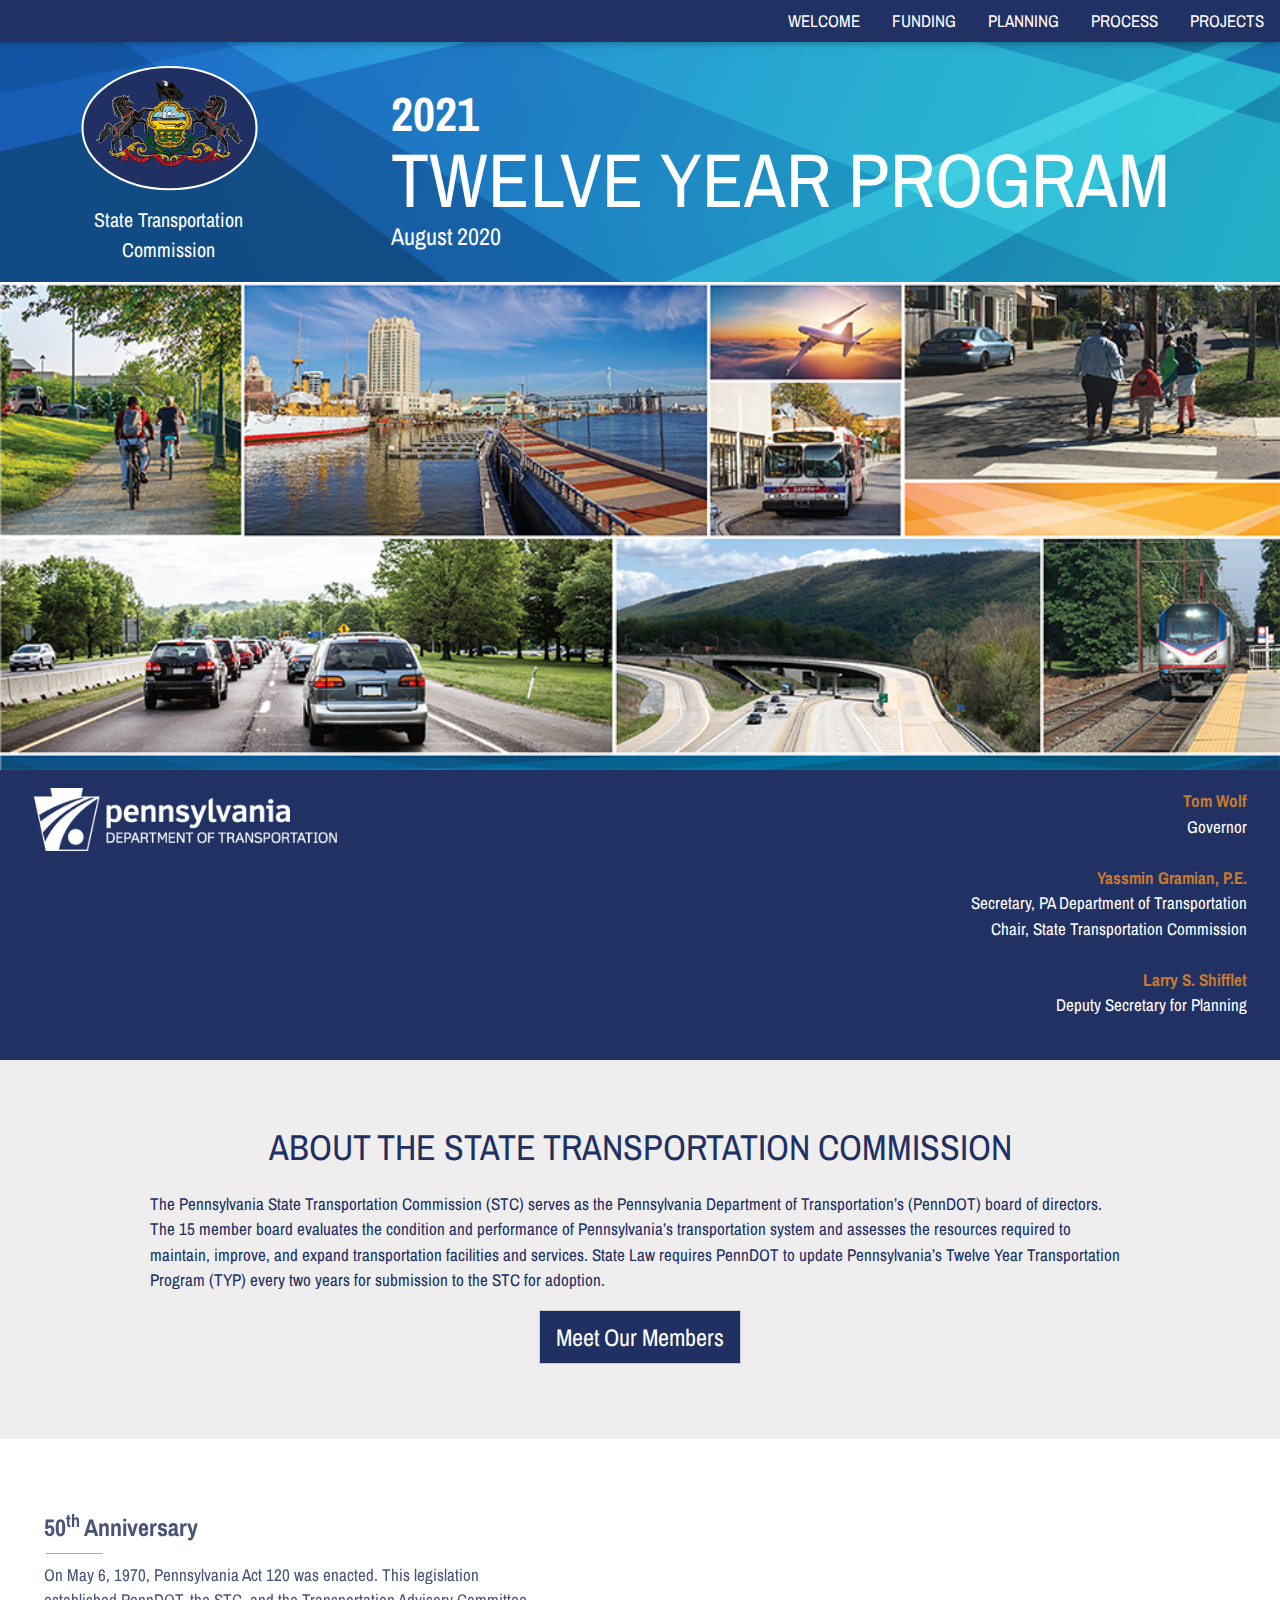
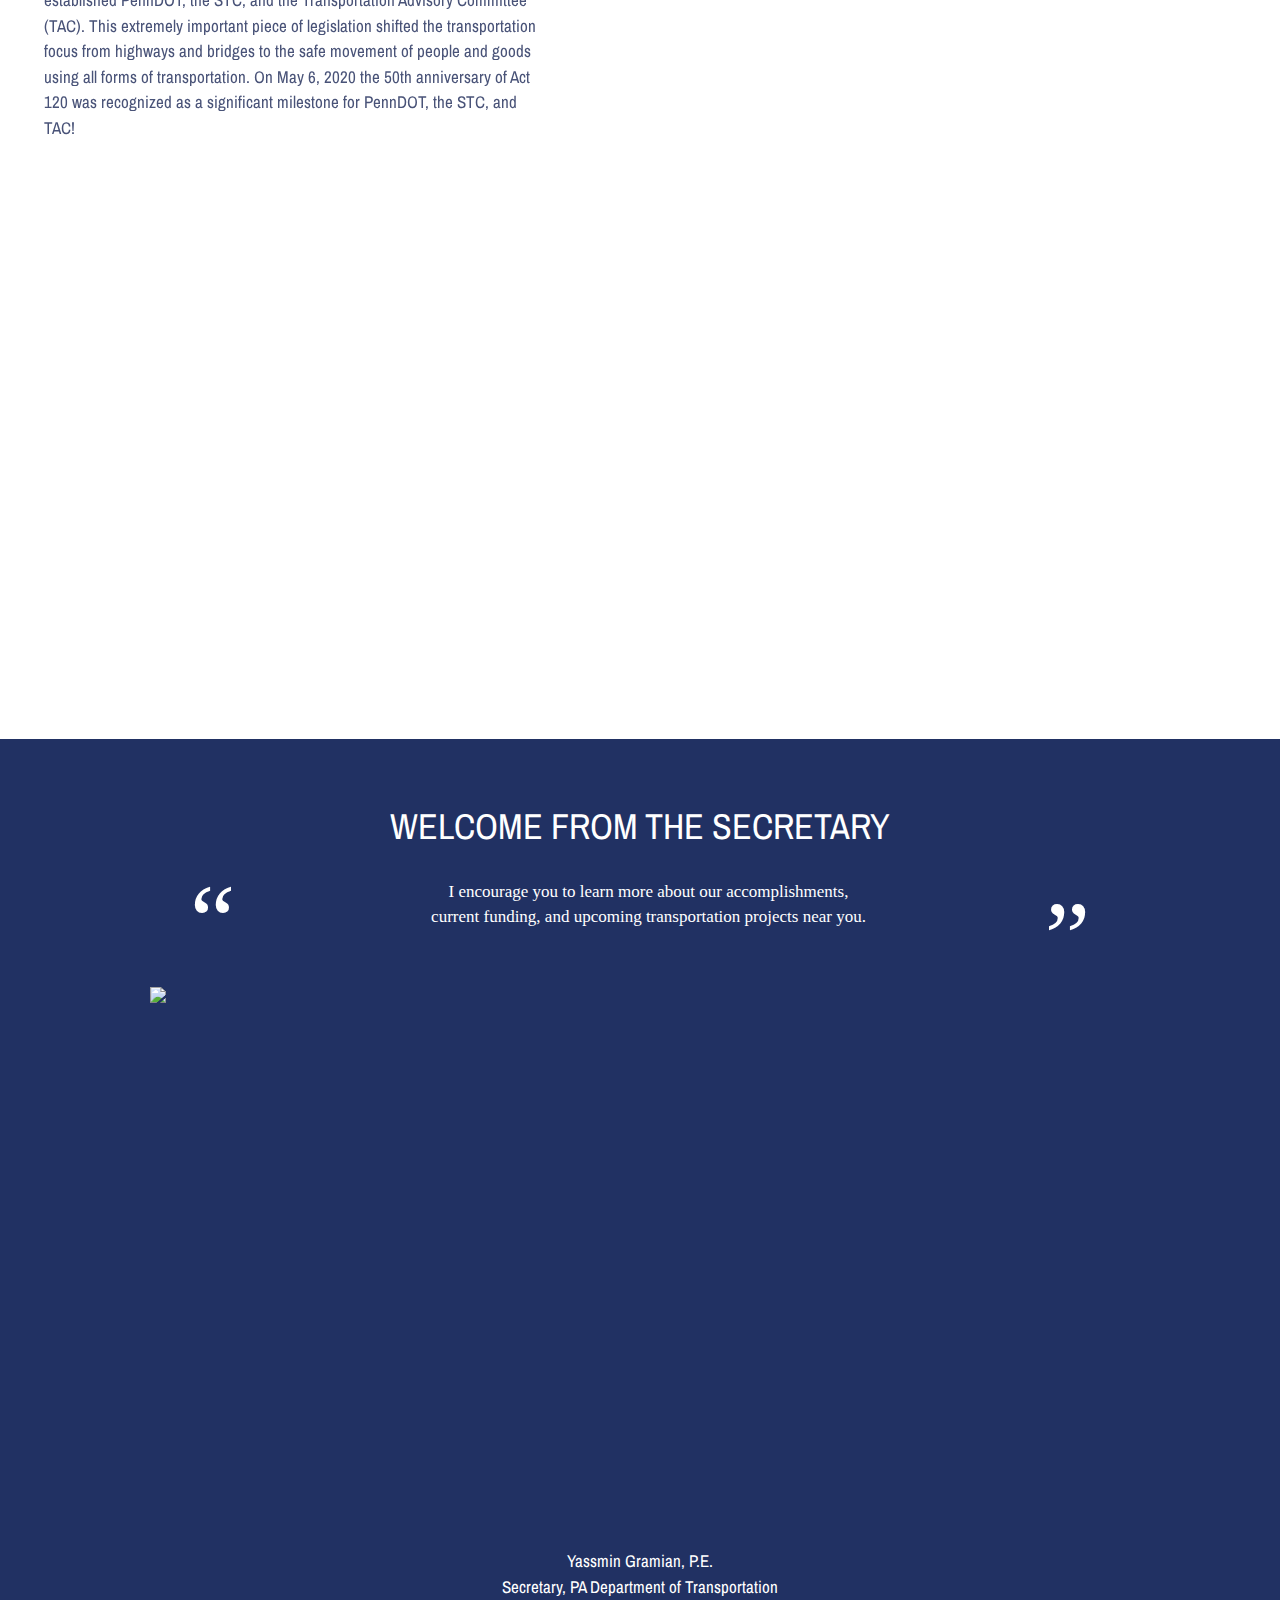
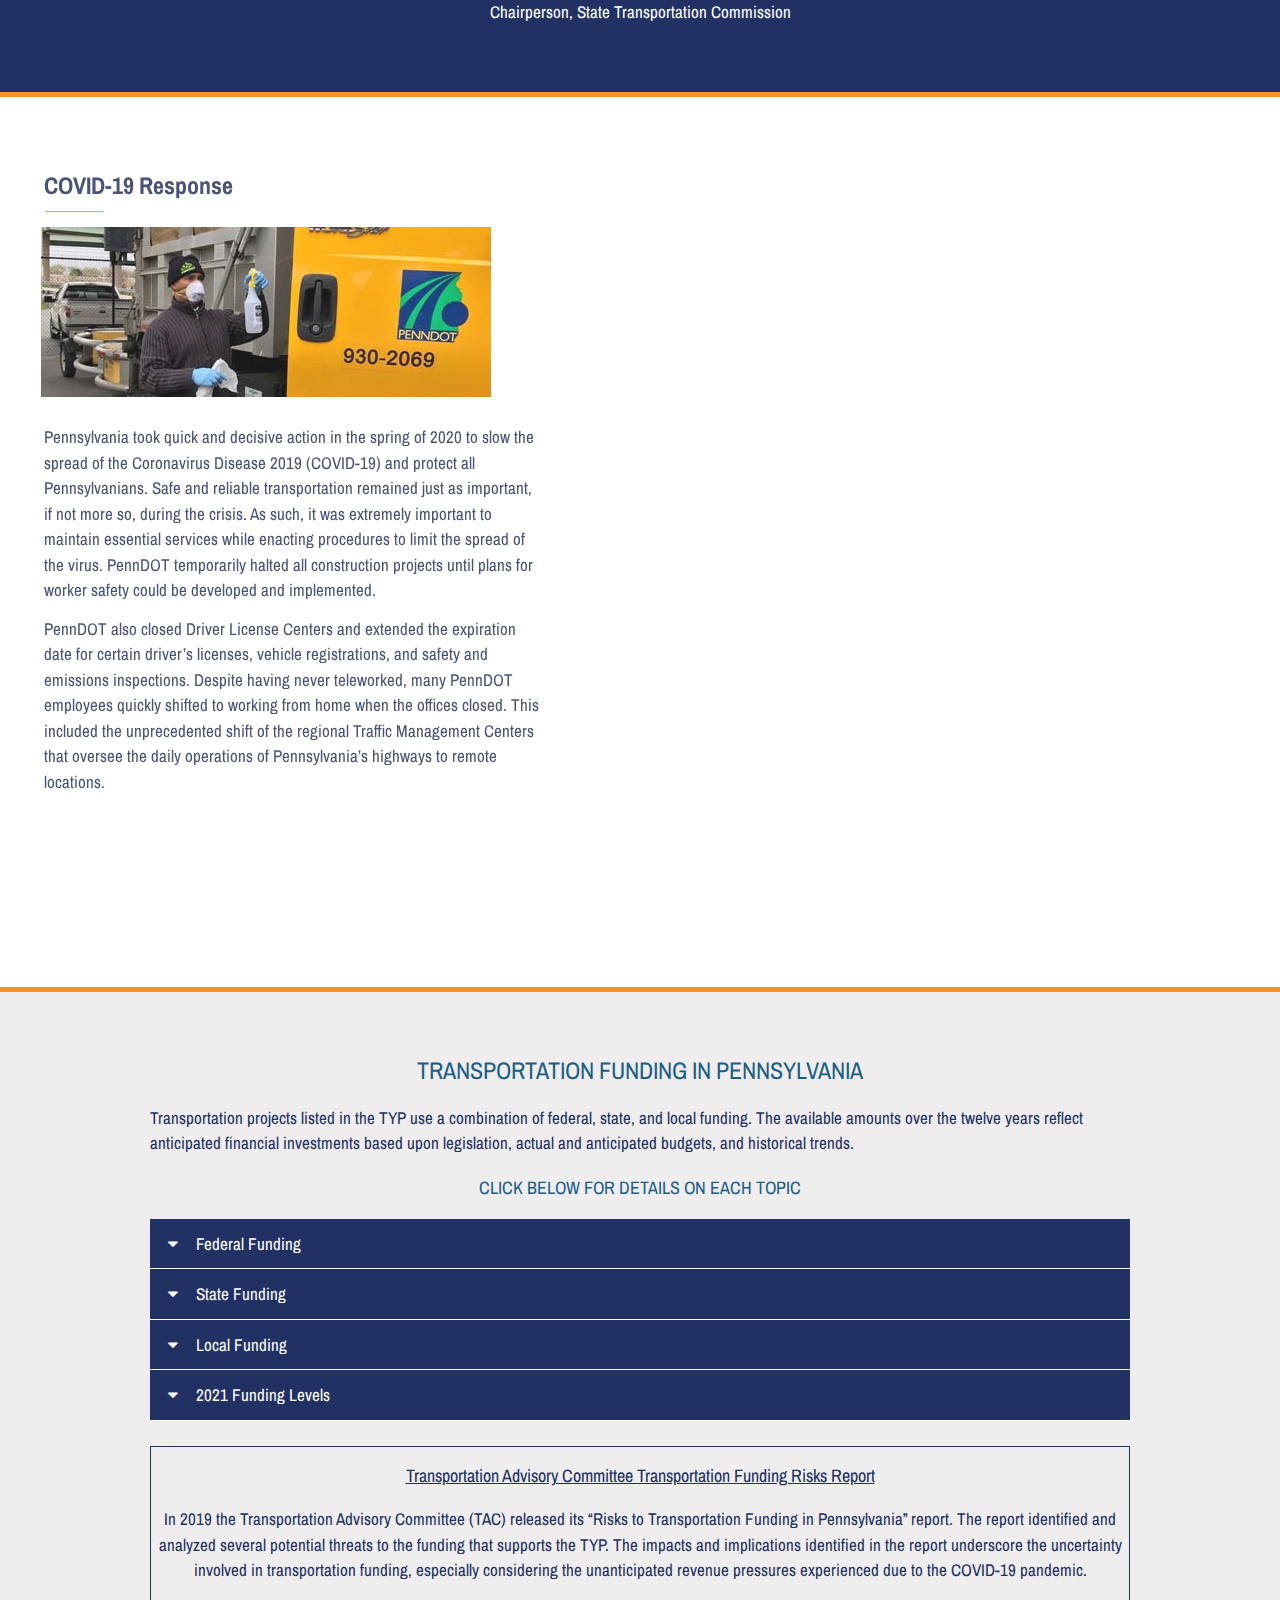
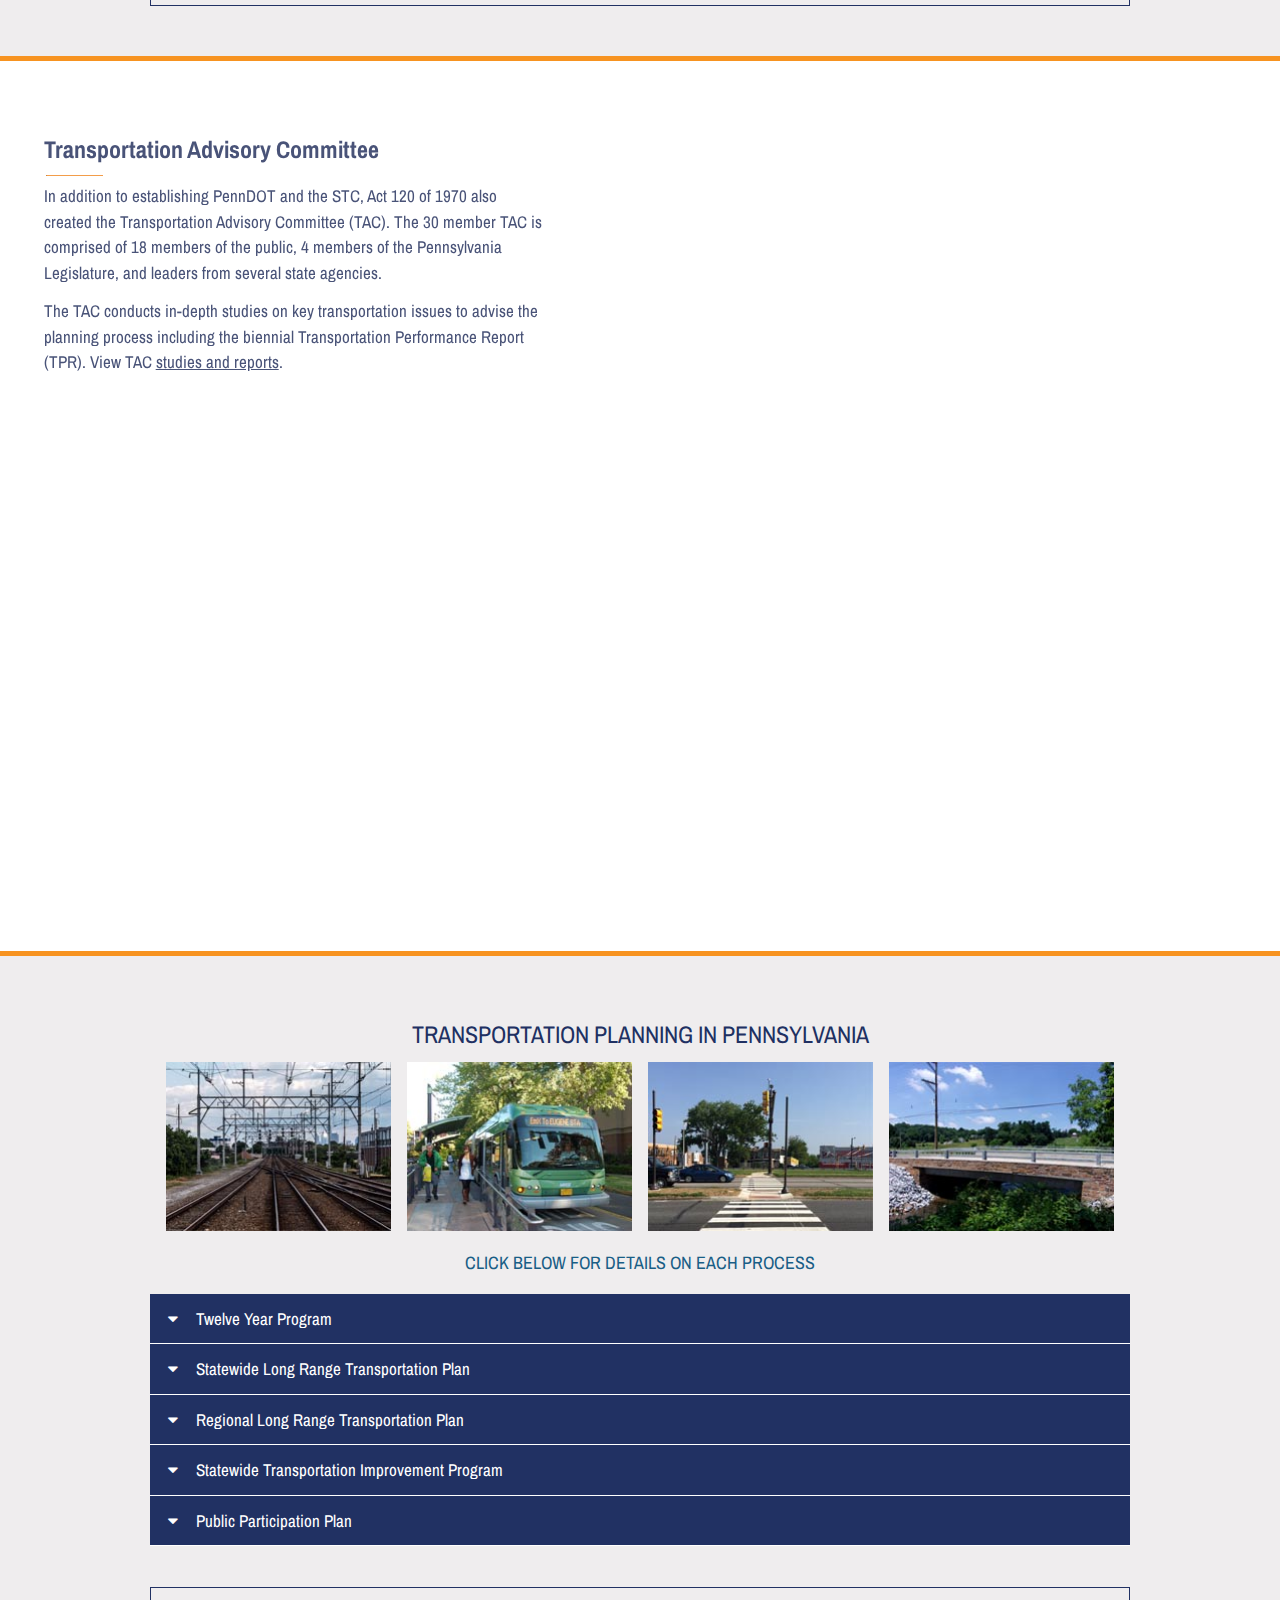
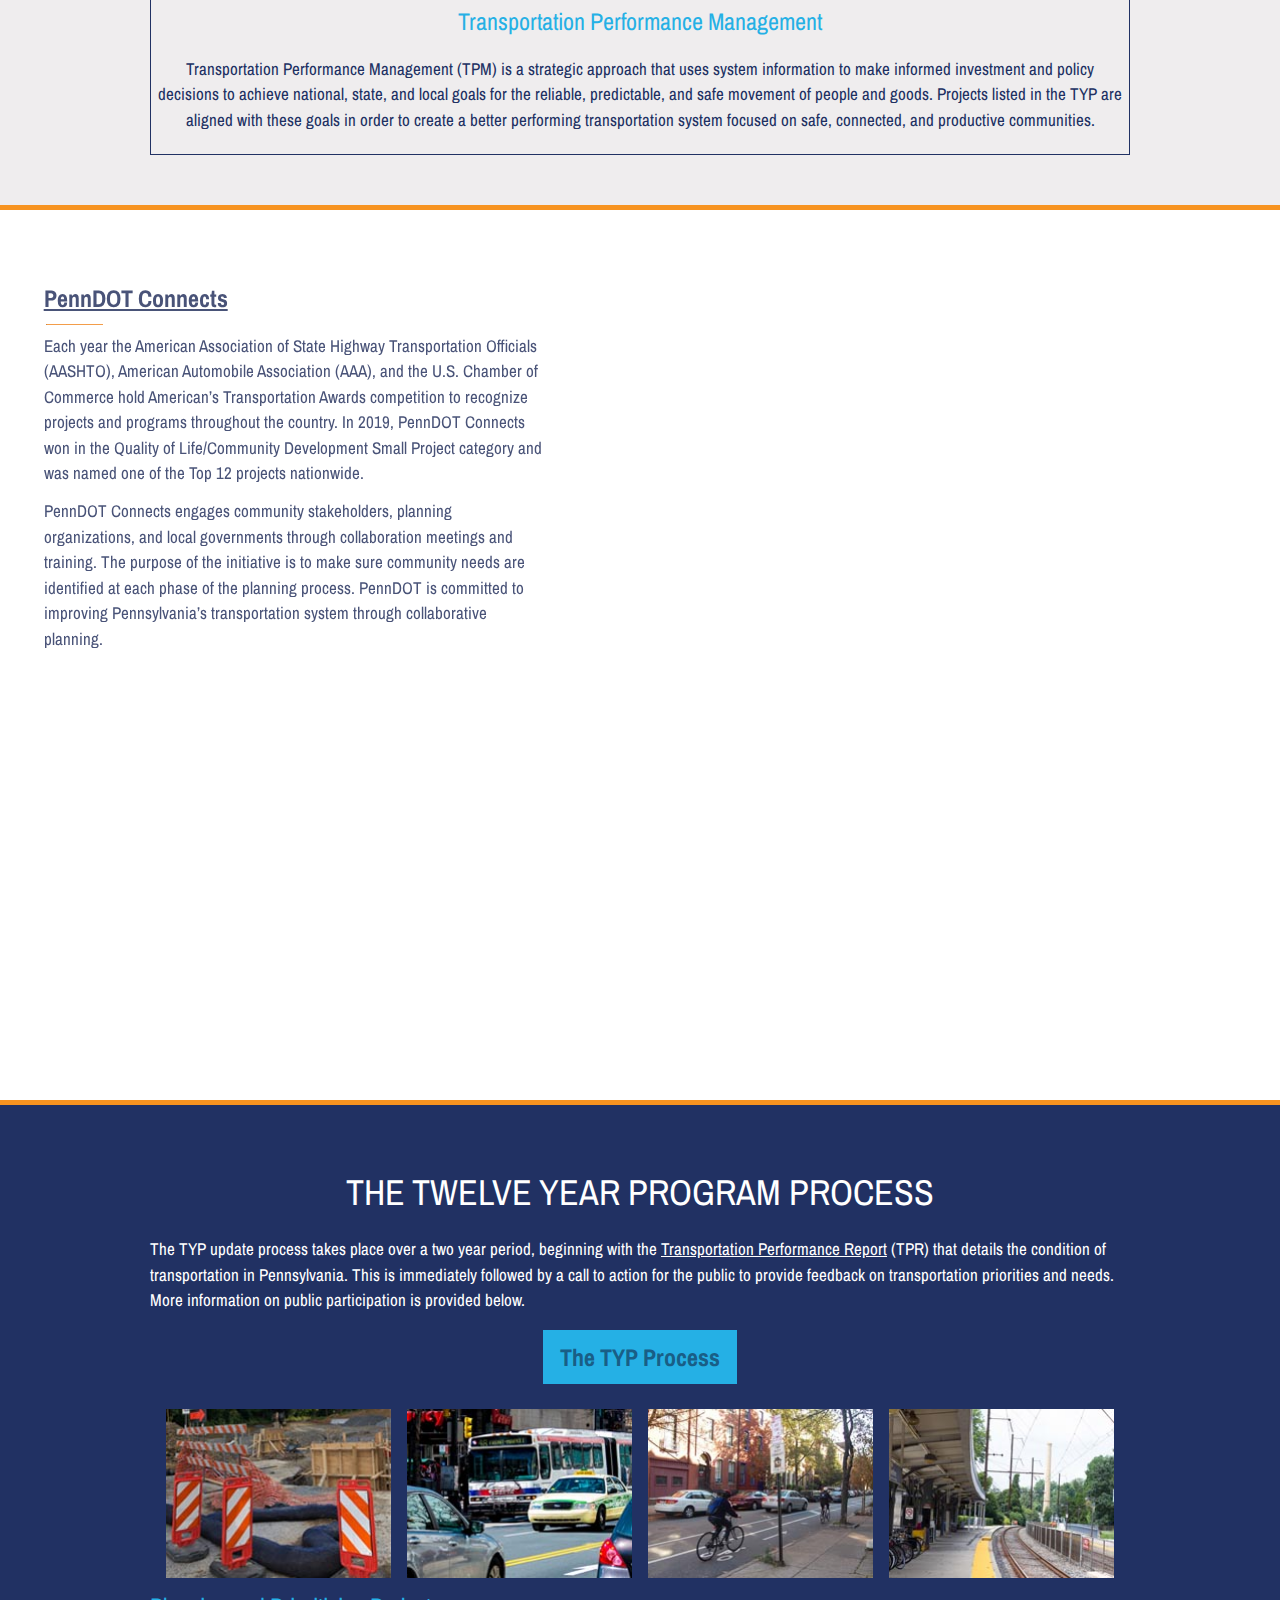
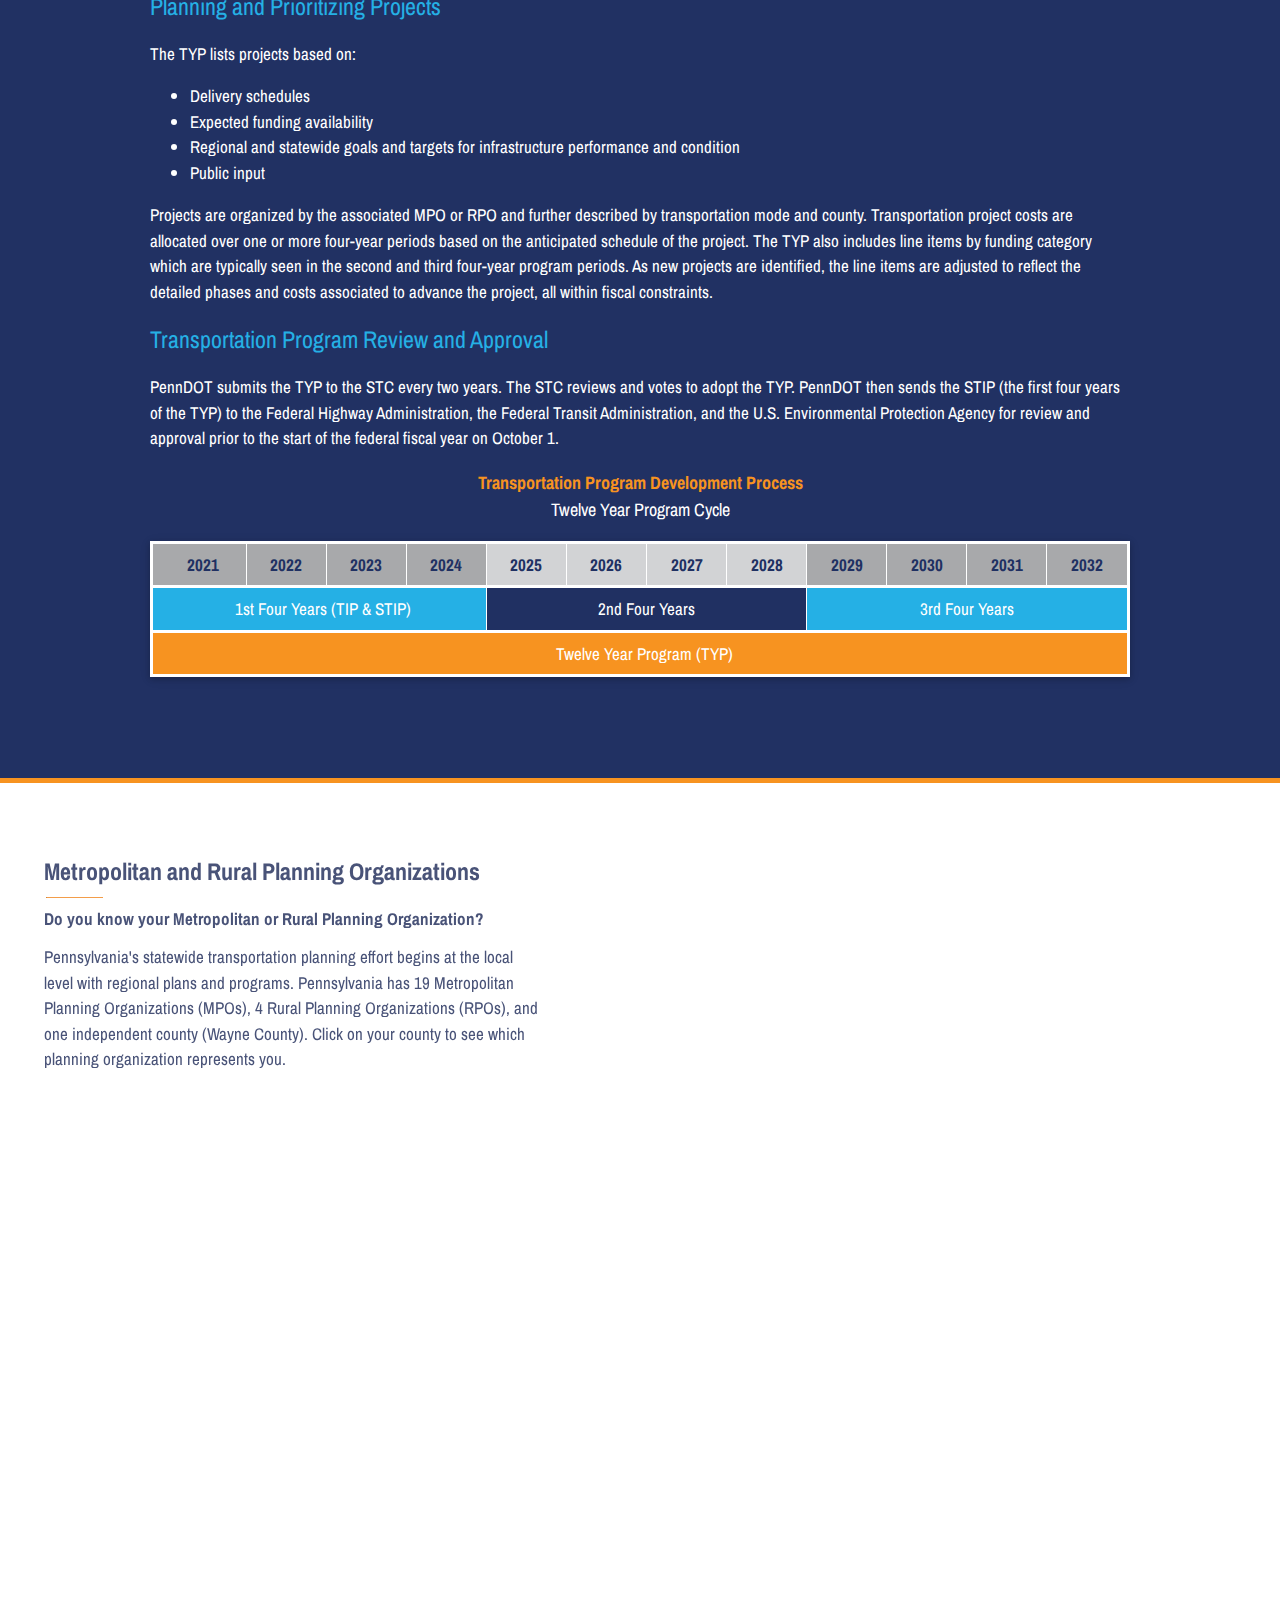
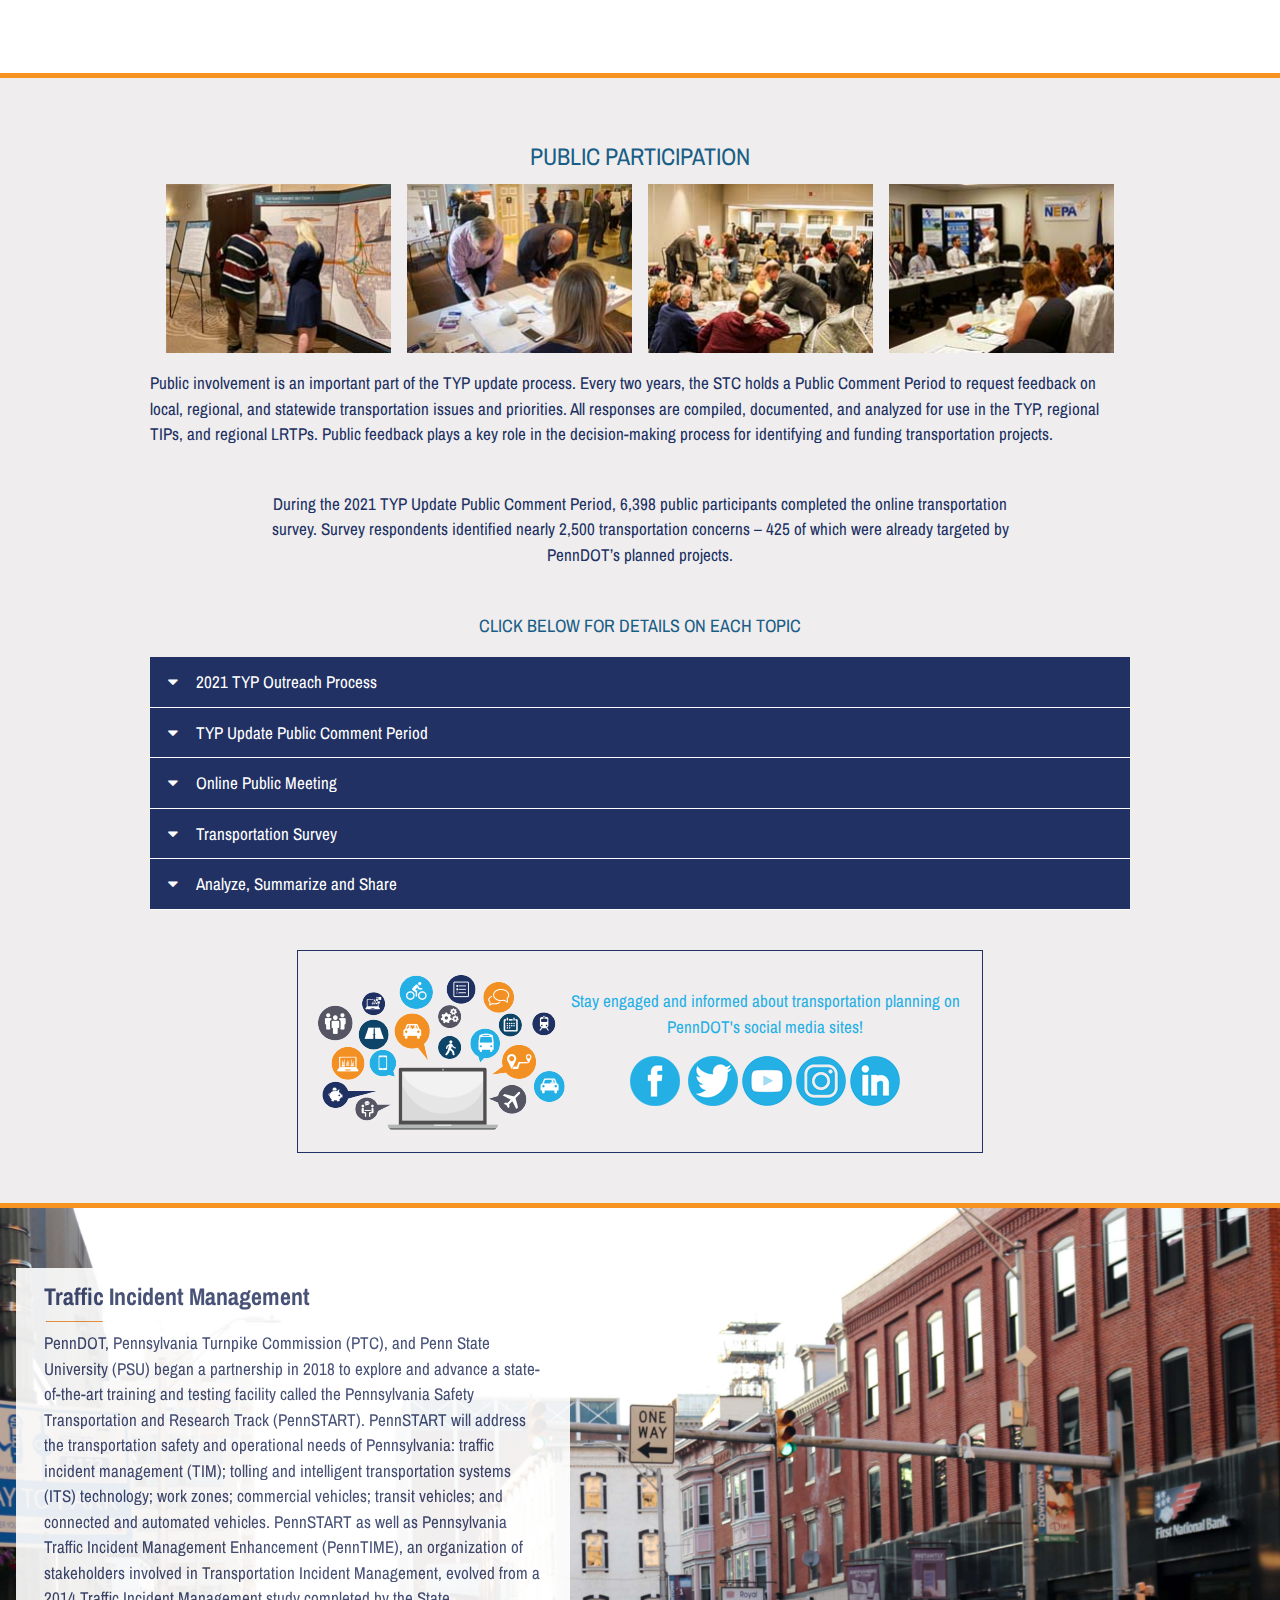
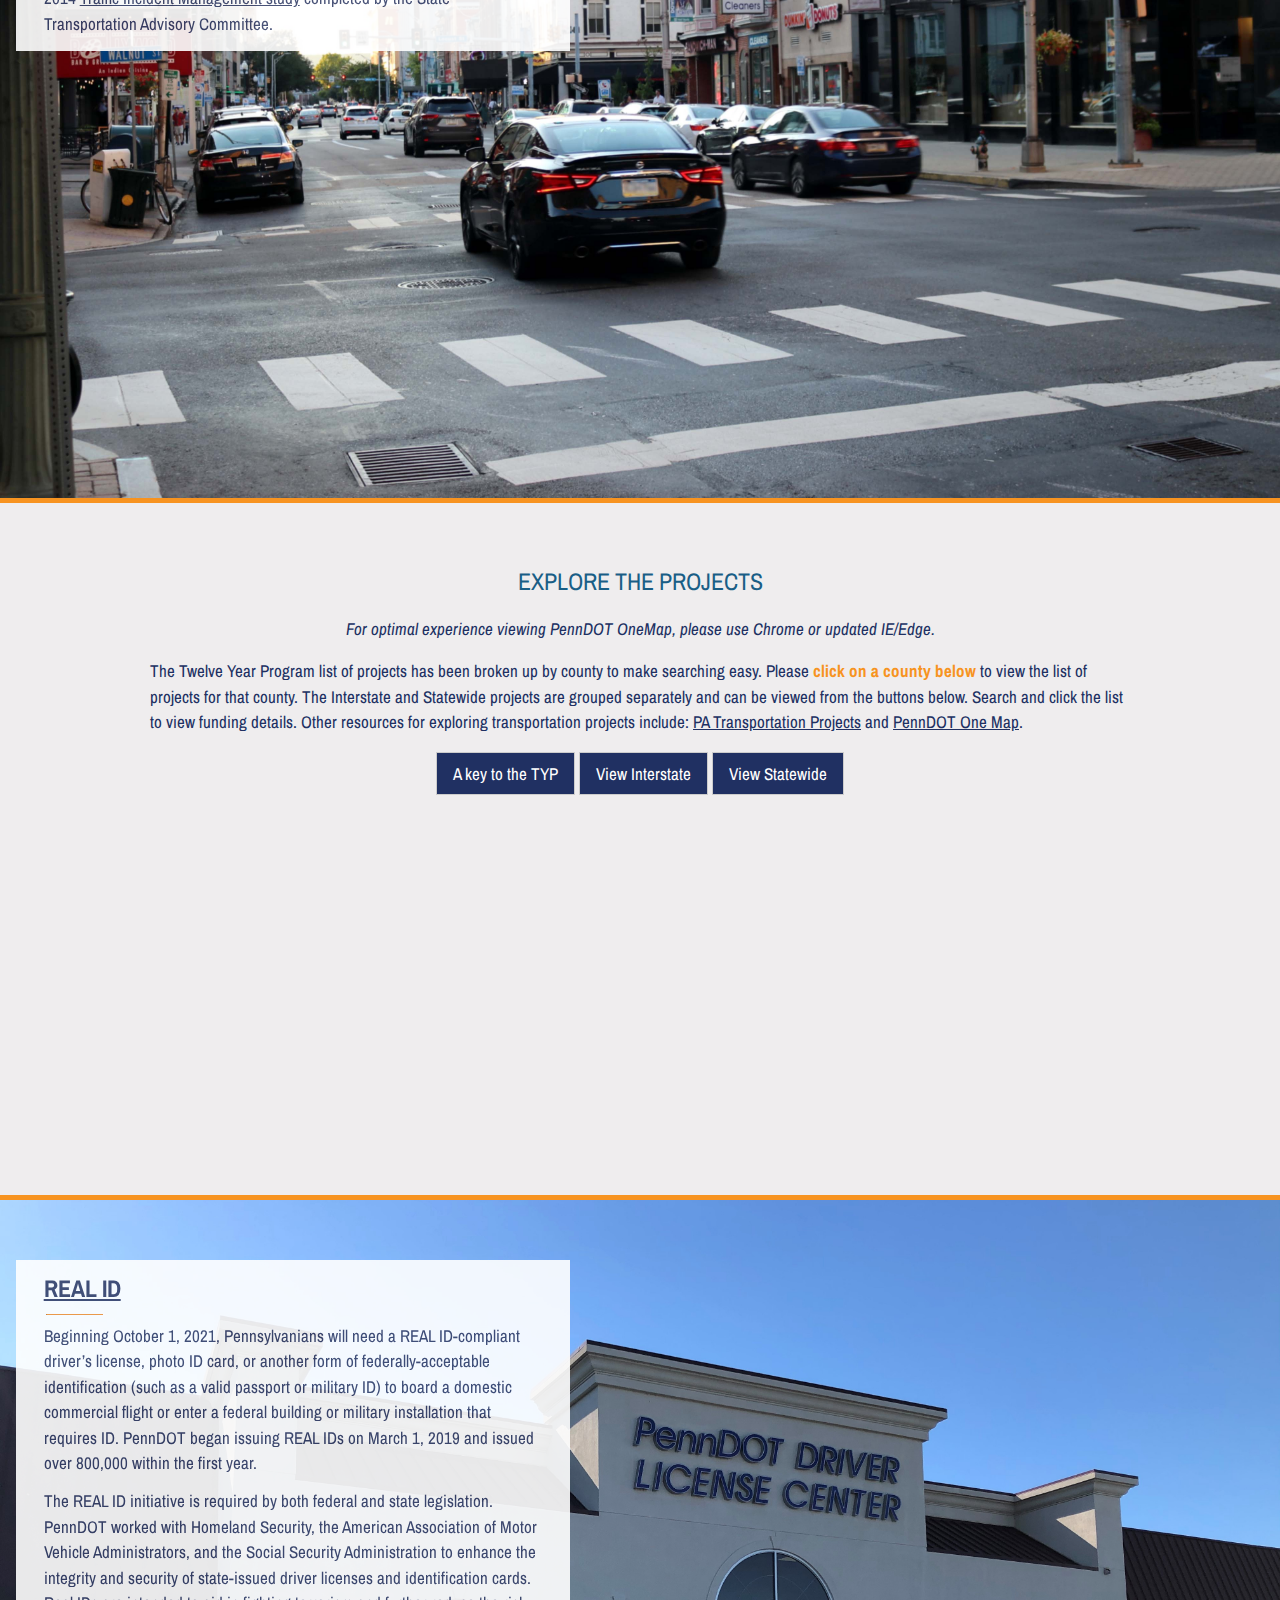
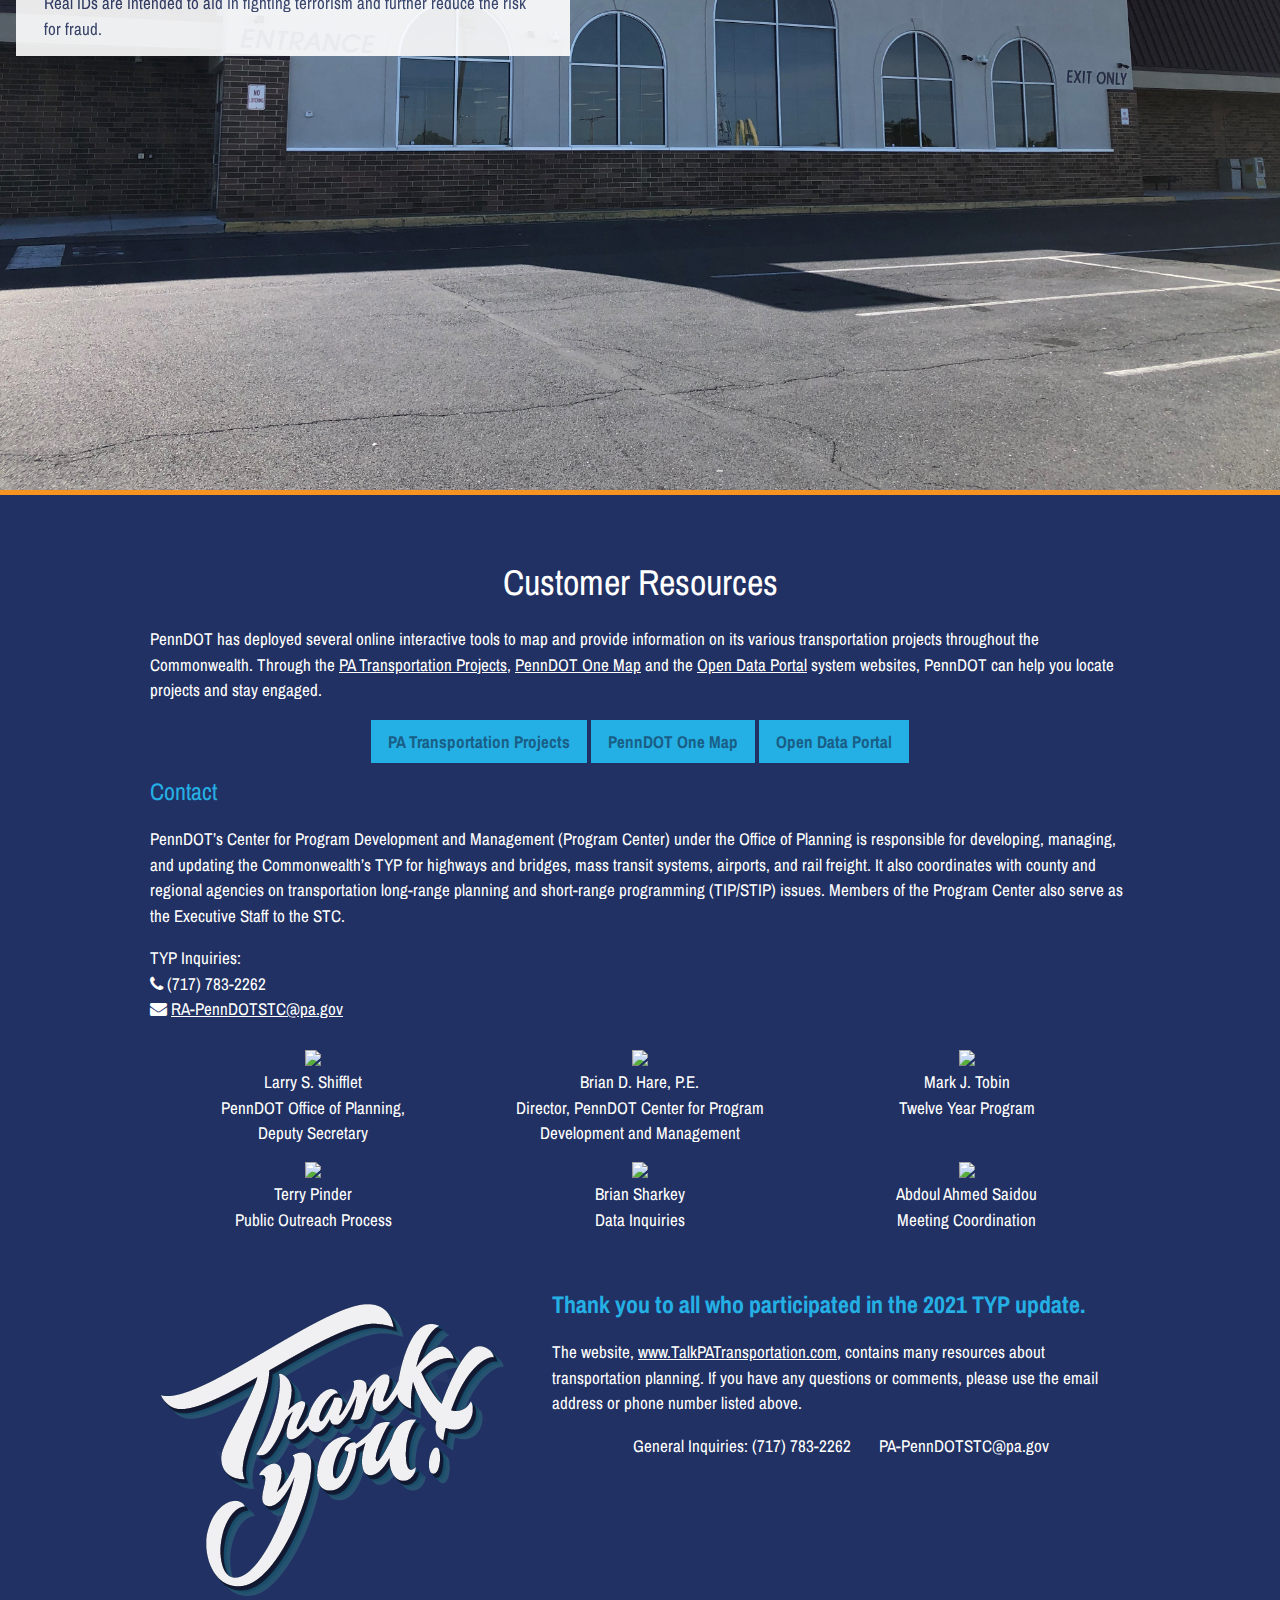
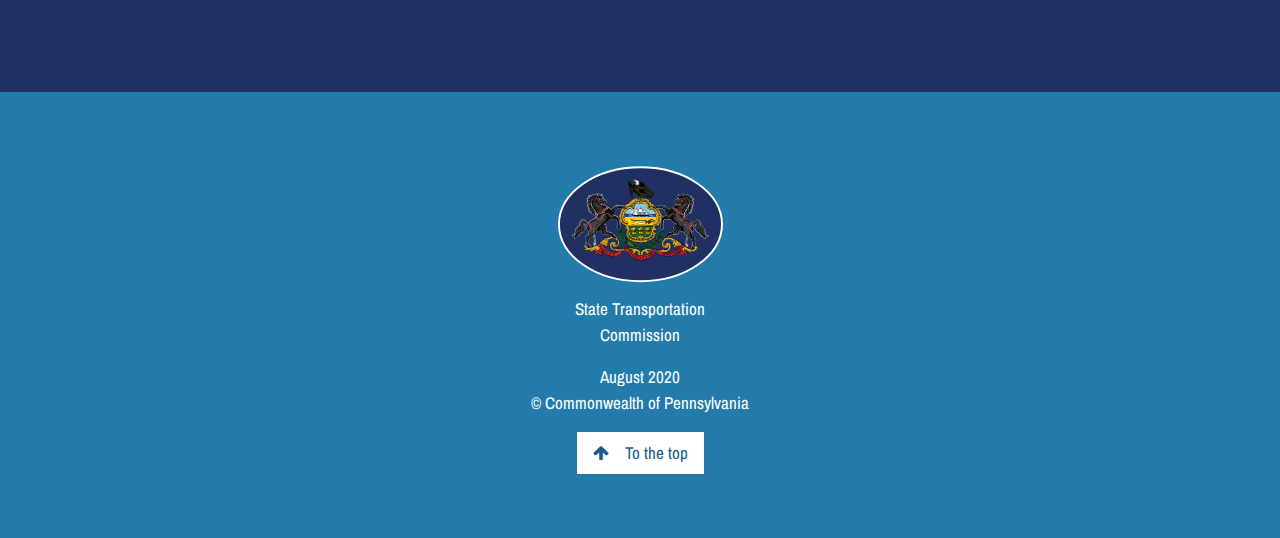
==== commit b90466a7: "Replaced with 100 width image" ====
--- a/index.html
+++ b/index.html
@@ -59,8 +59,8 @@
 </div>
 
 <!-- Header with full-height image -->
-<header class="bgimg bg1 w3-display-container" id="home" style="border-bottom: none;">
-	
+<header class="w3-display-container" id="home" style="border-bottom: none;">
+	<img src="../img/coverW992ps.jpg" style="width:100%;">
 	
 </header>
 
--- a/assets/style.css
+++ b/assets/style.css
@@ -696,9 +696,8 @@
 		background-image: url("../img/coverW3300ps.jpg"); 
 		background-attachment: inherit !important;
 		border-top: none;
-		background-size: cover;
-		background-position: center;
 		background-repeat: no-repeat;
+		background-size: 100%;
 	}
 	.cover-footer {
 		margin-top: 0px;
